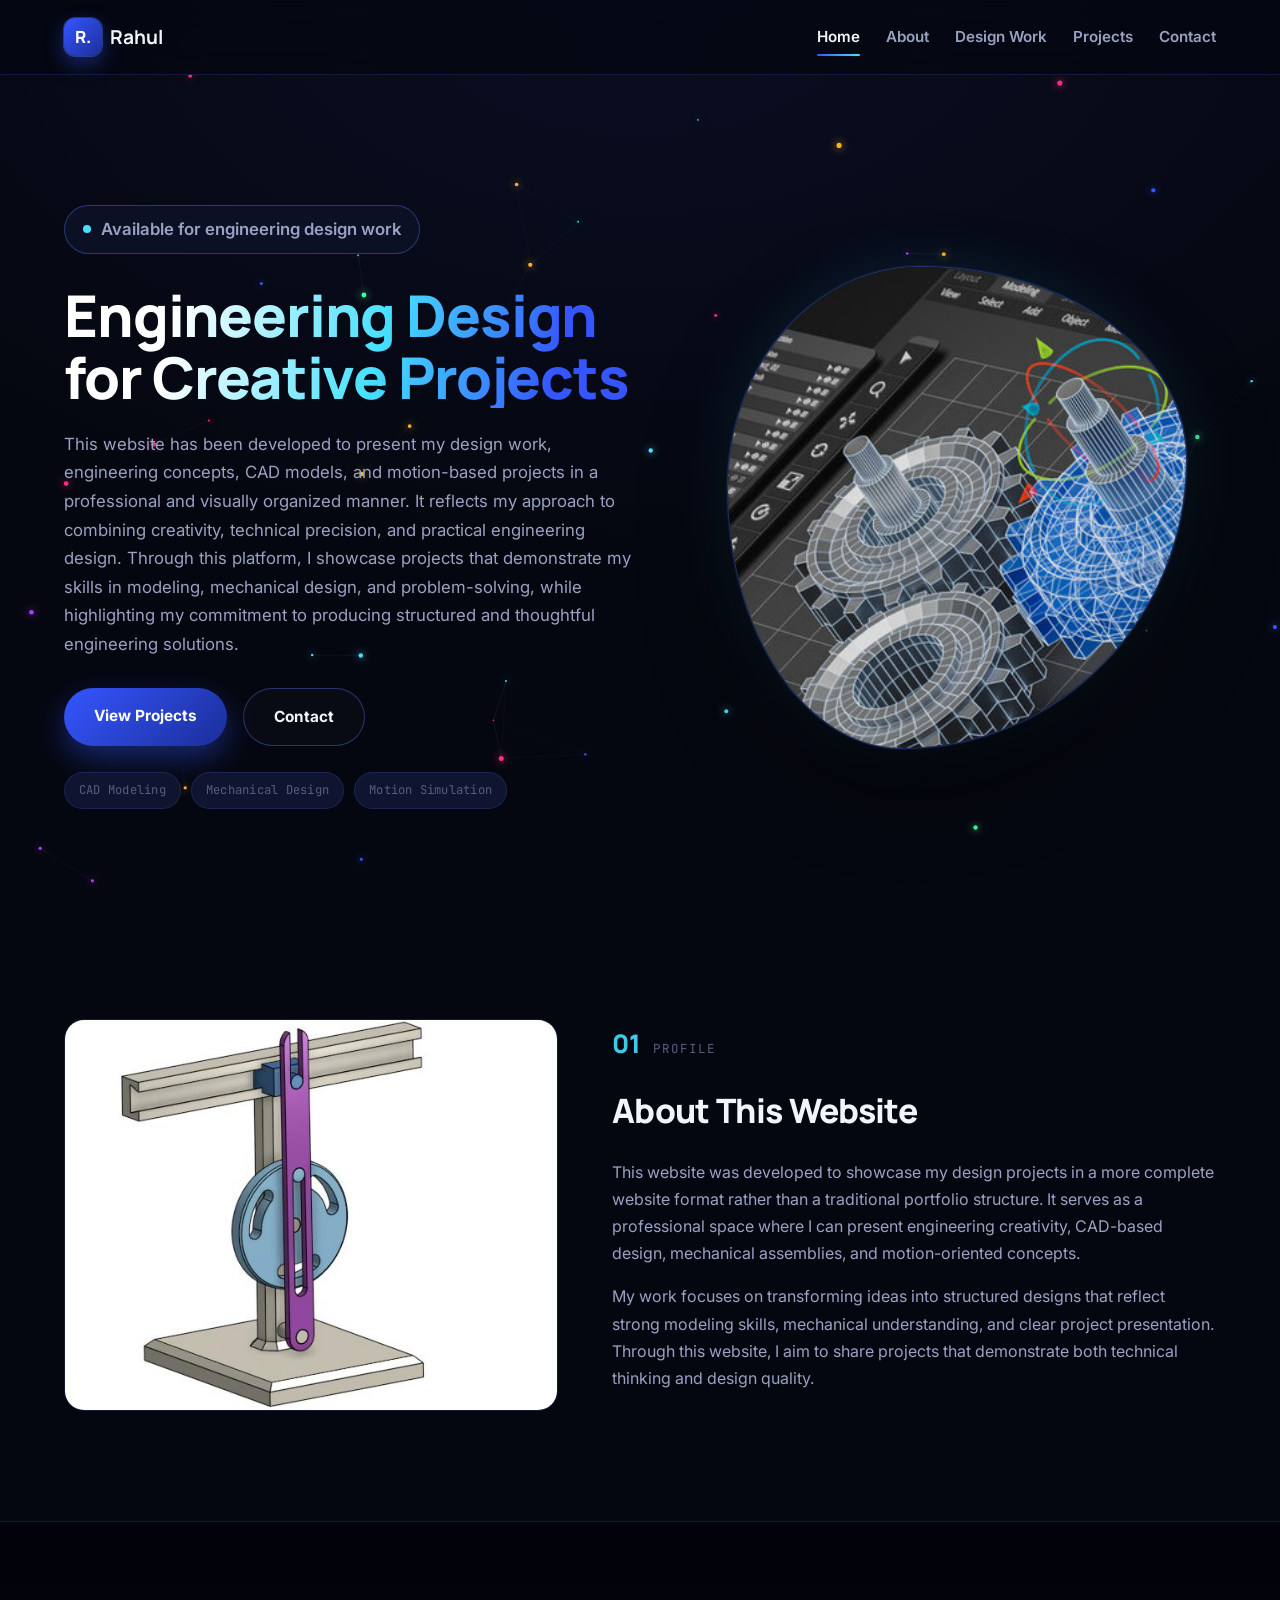
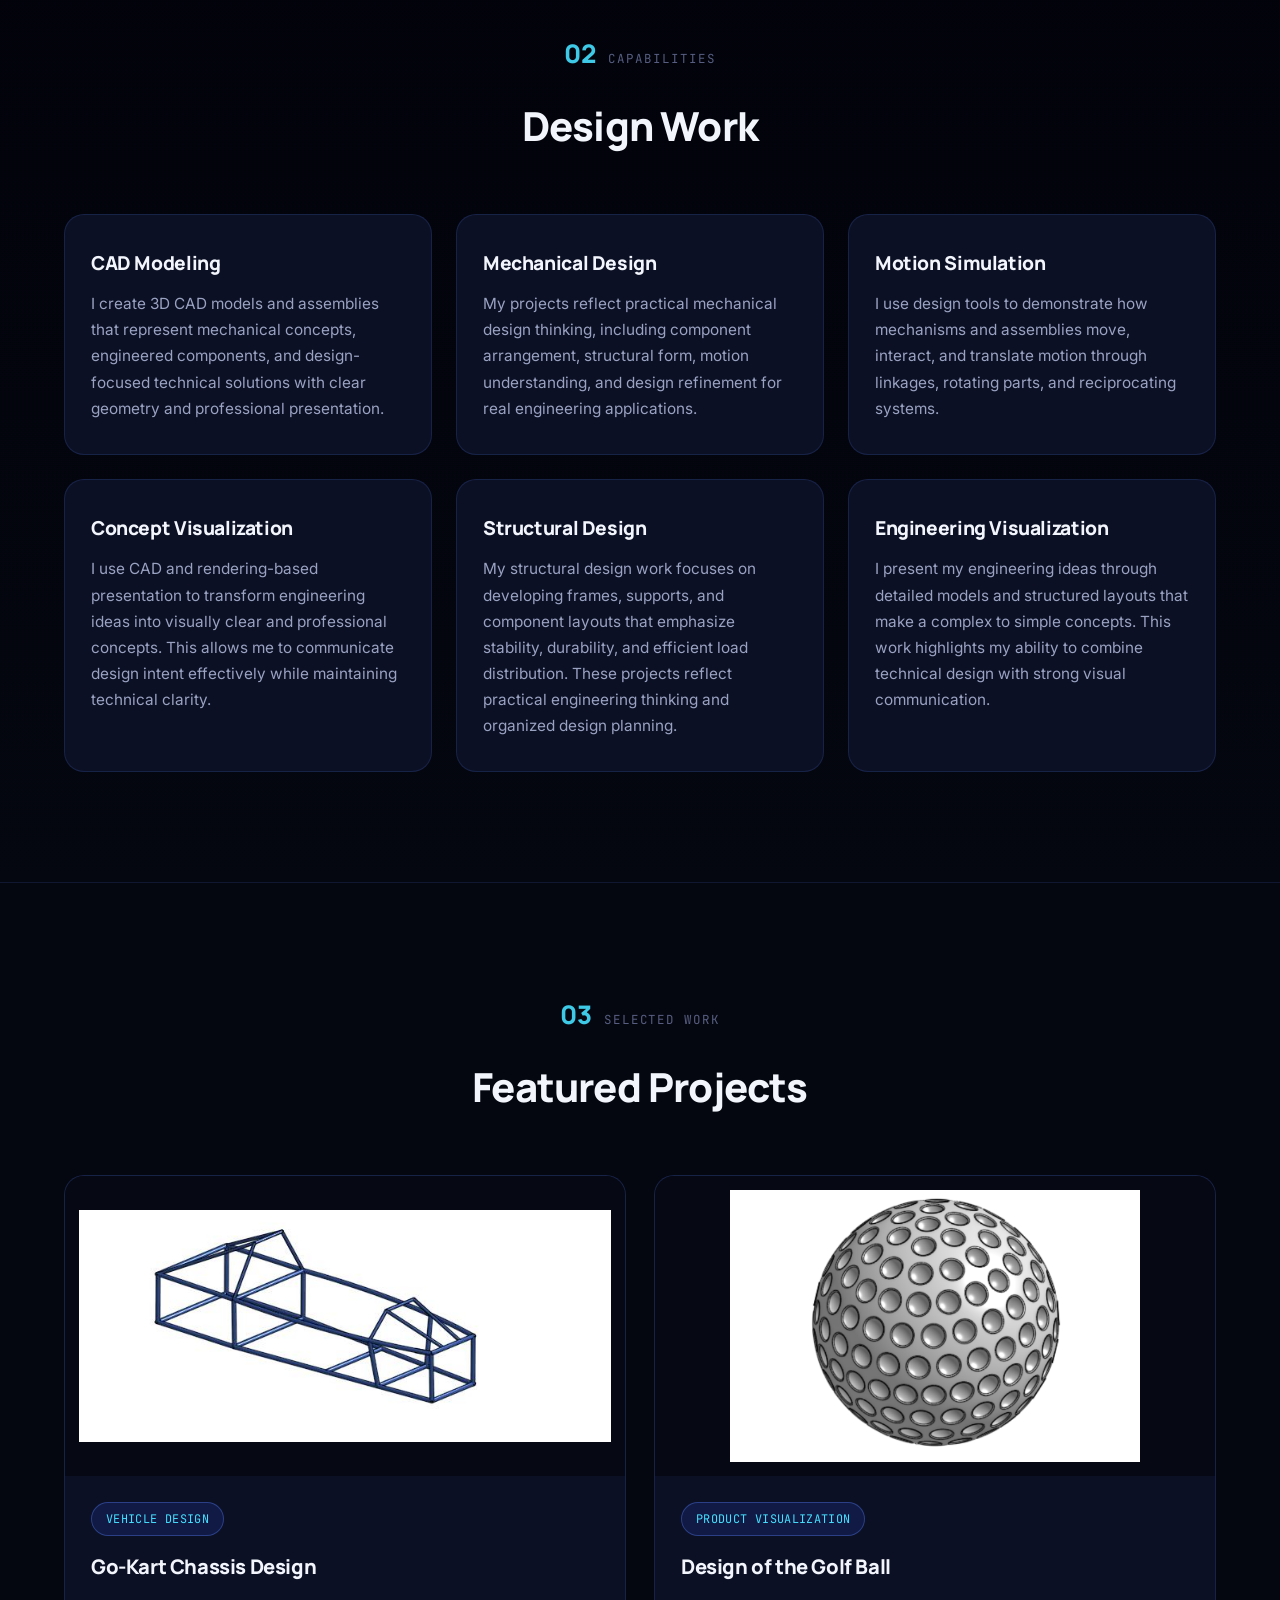
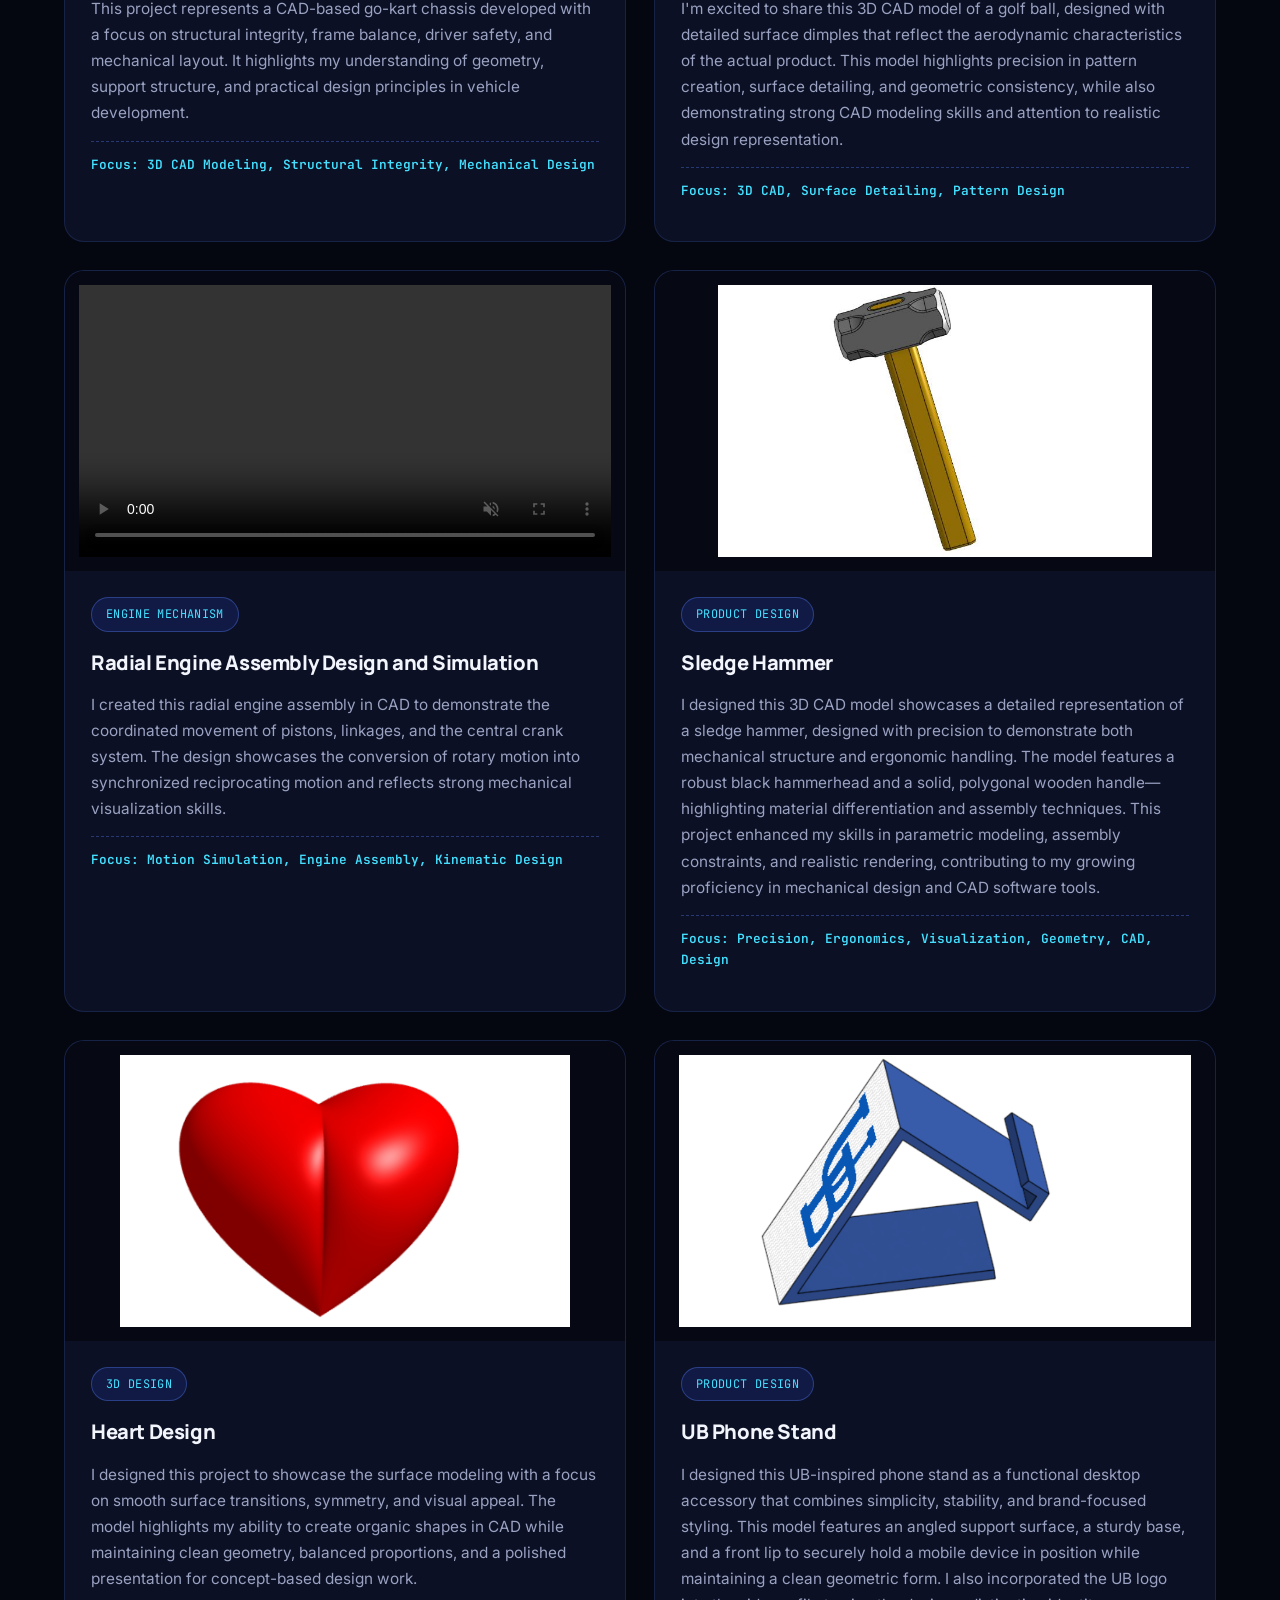
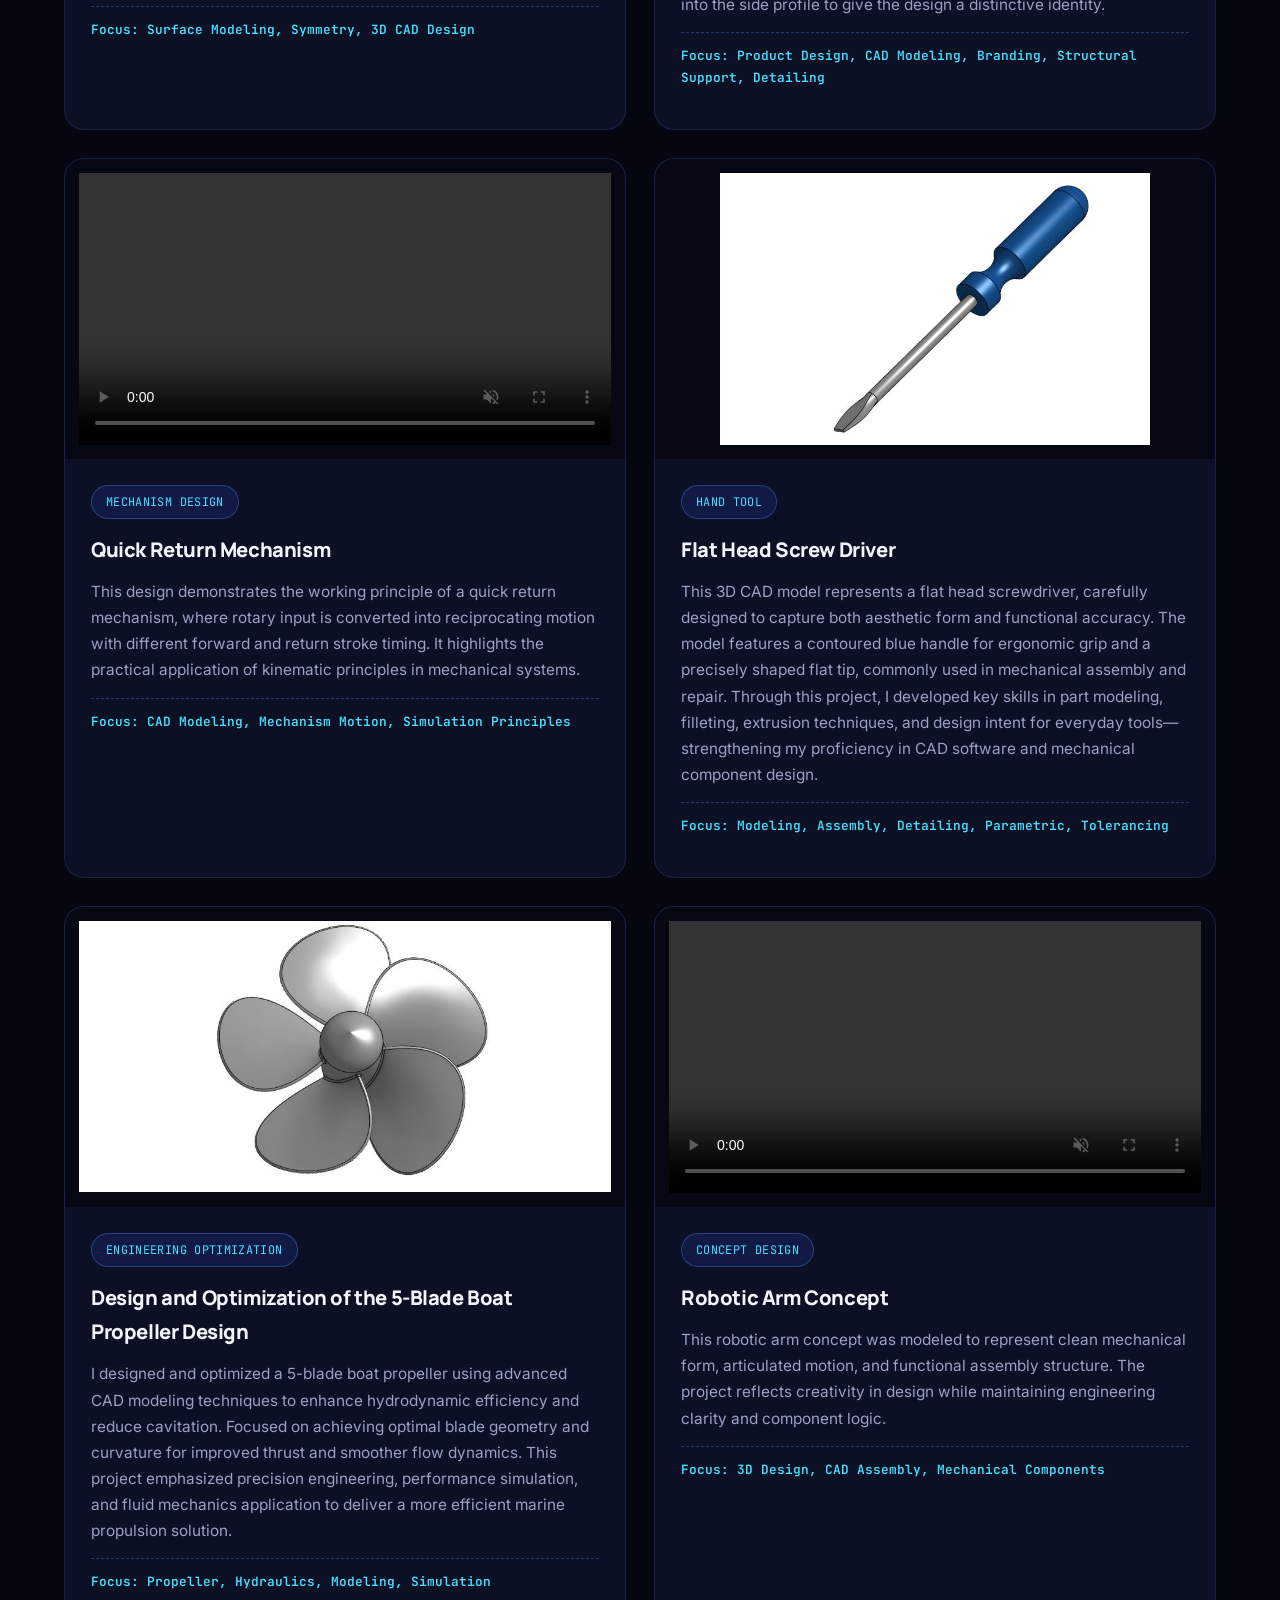
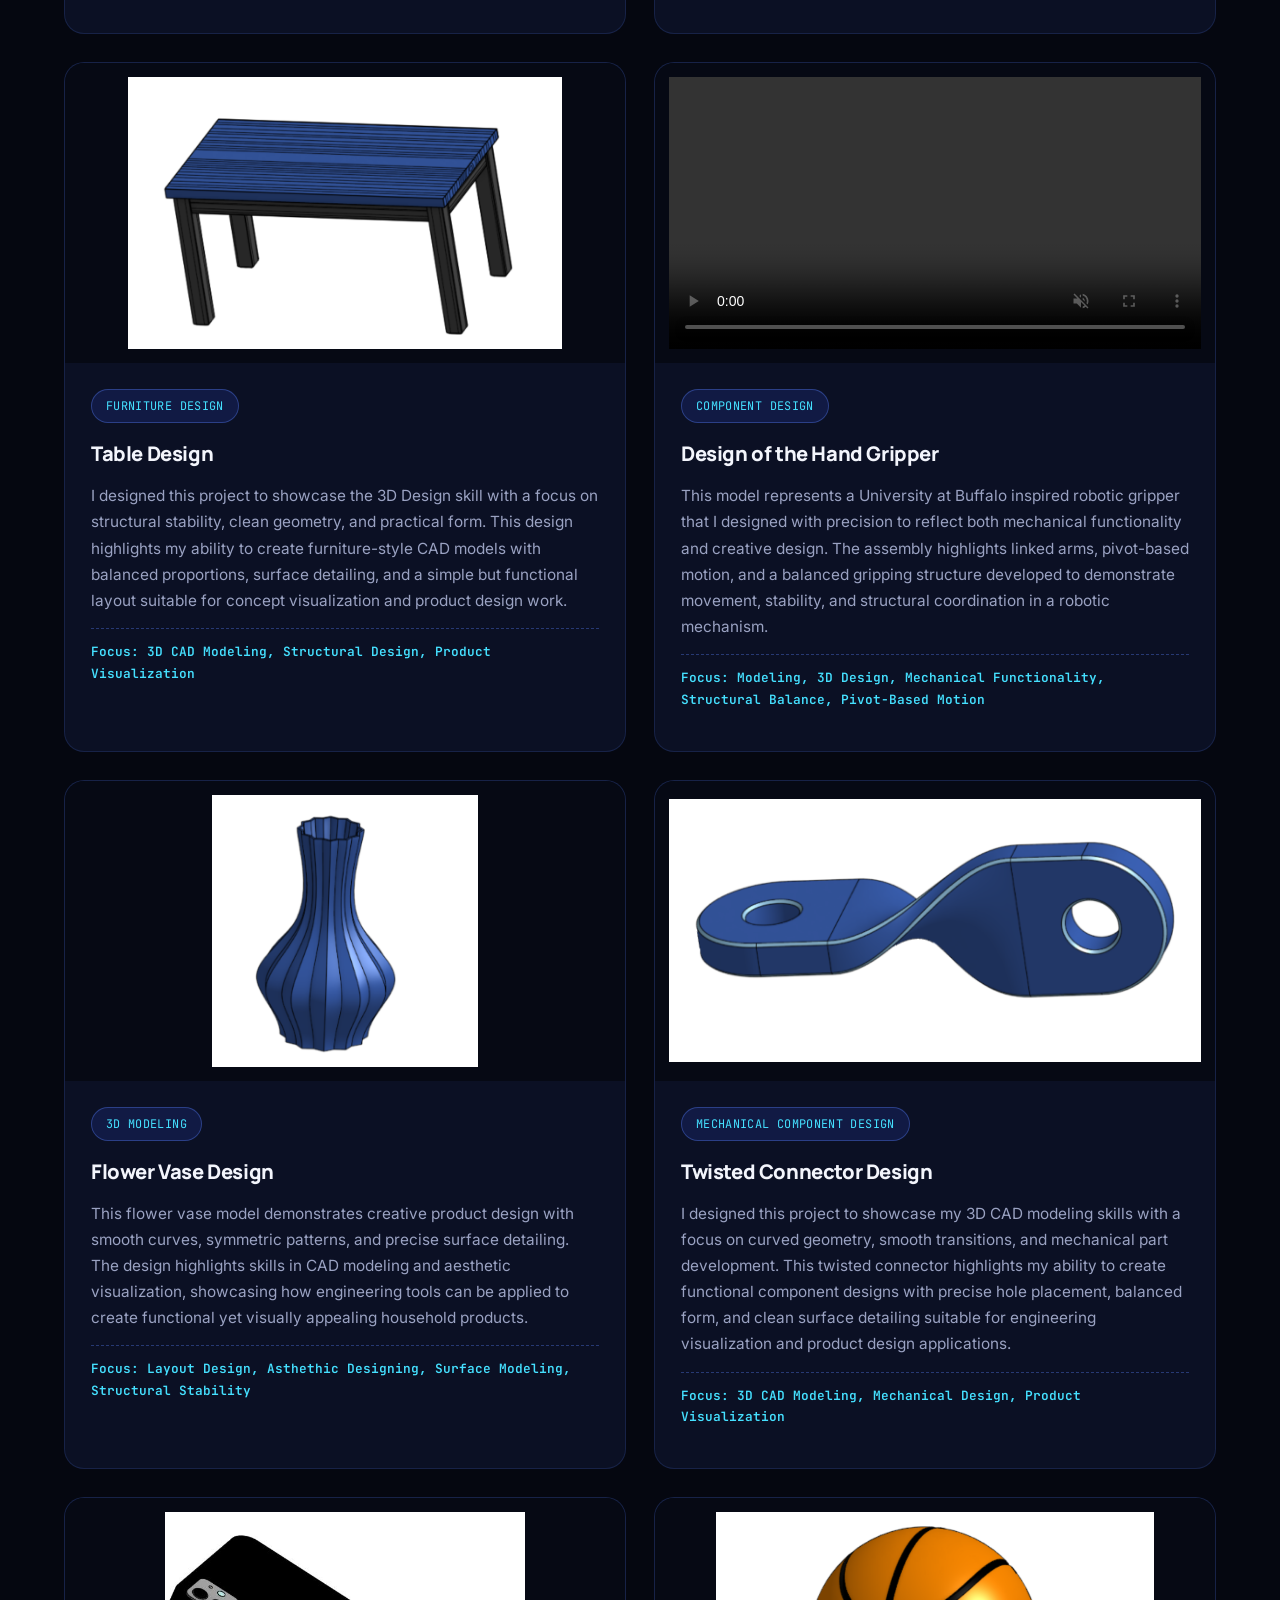
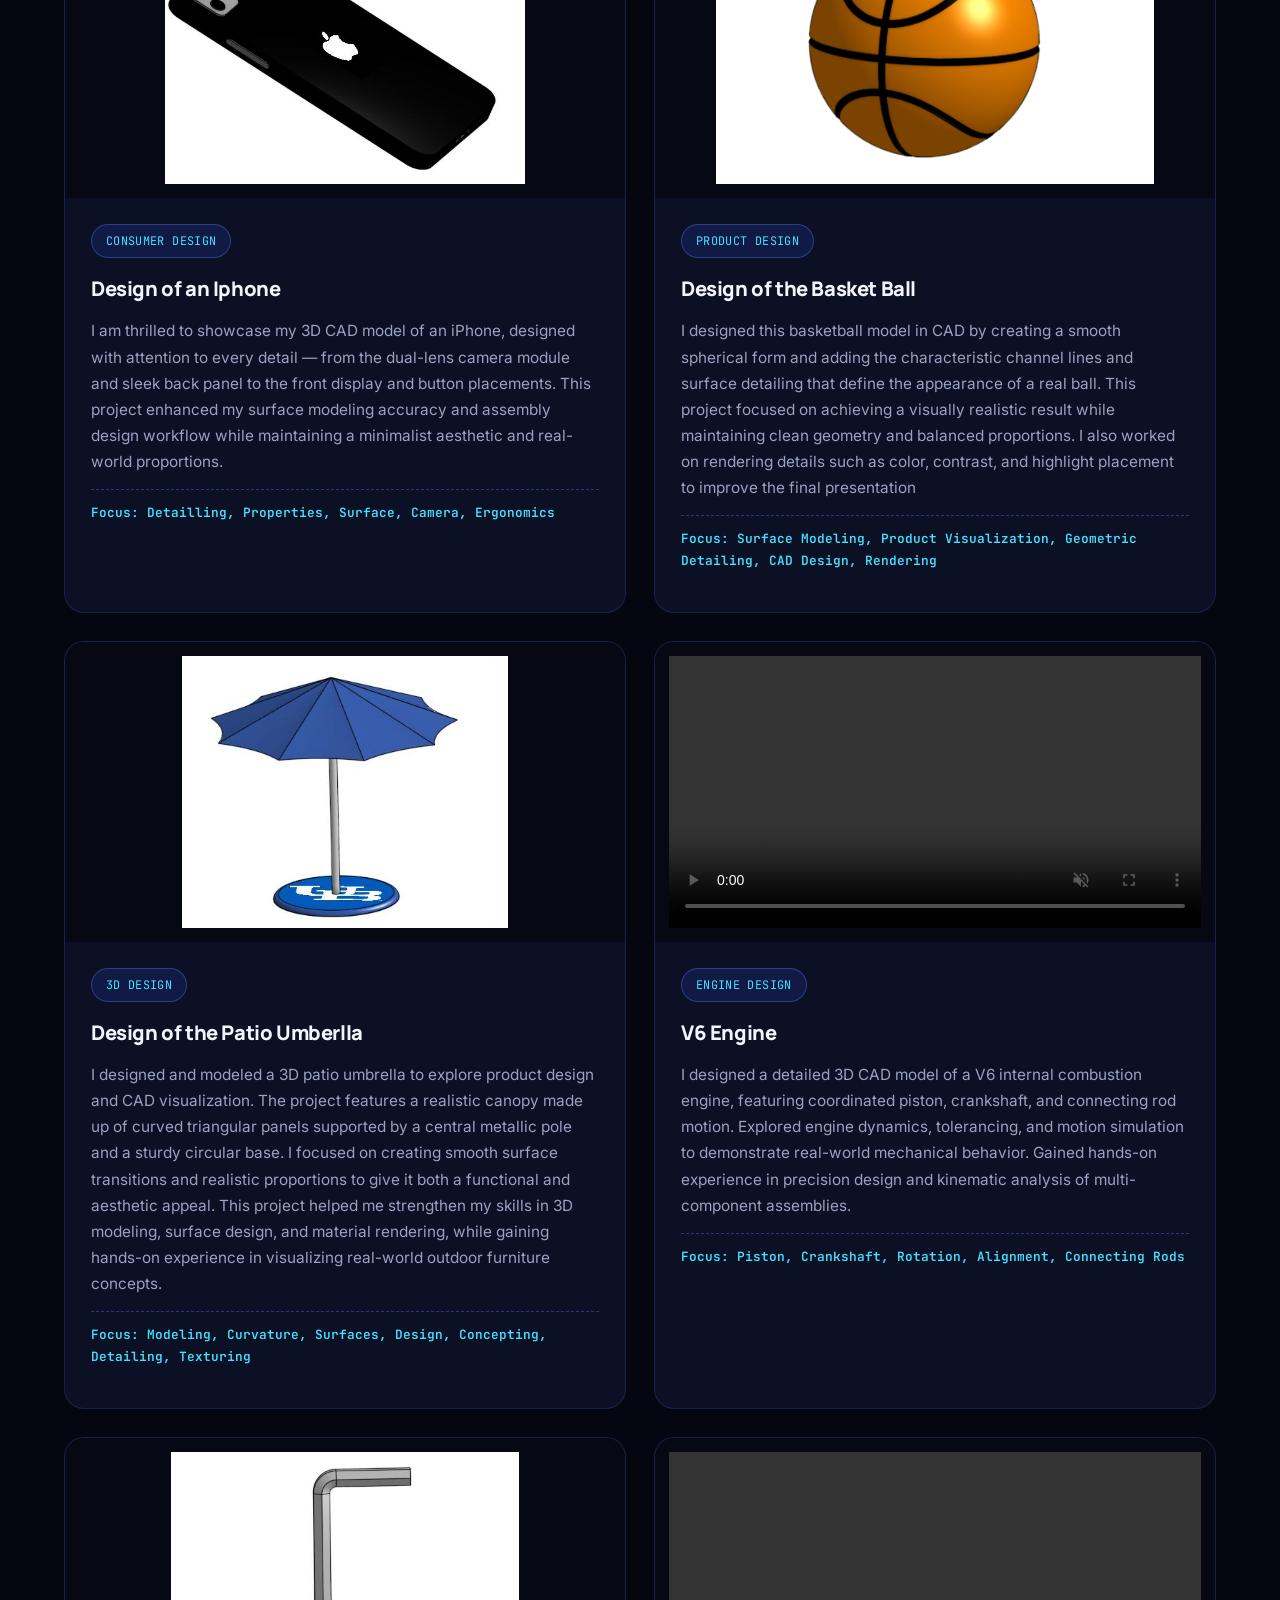
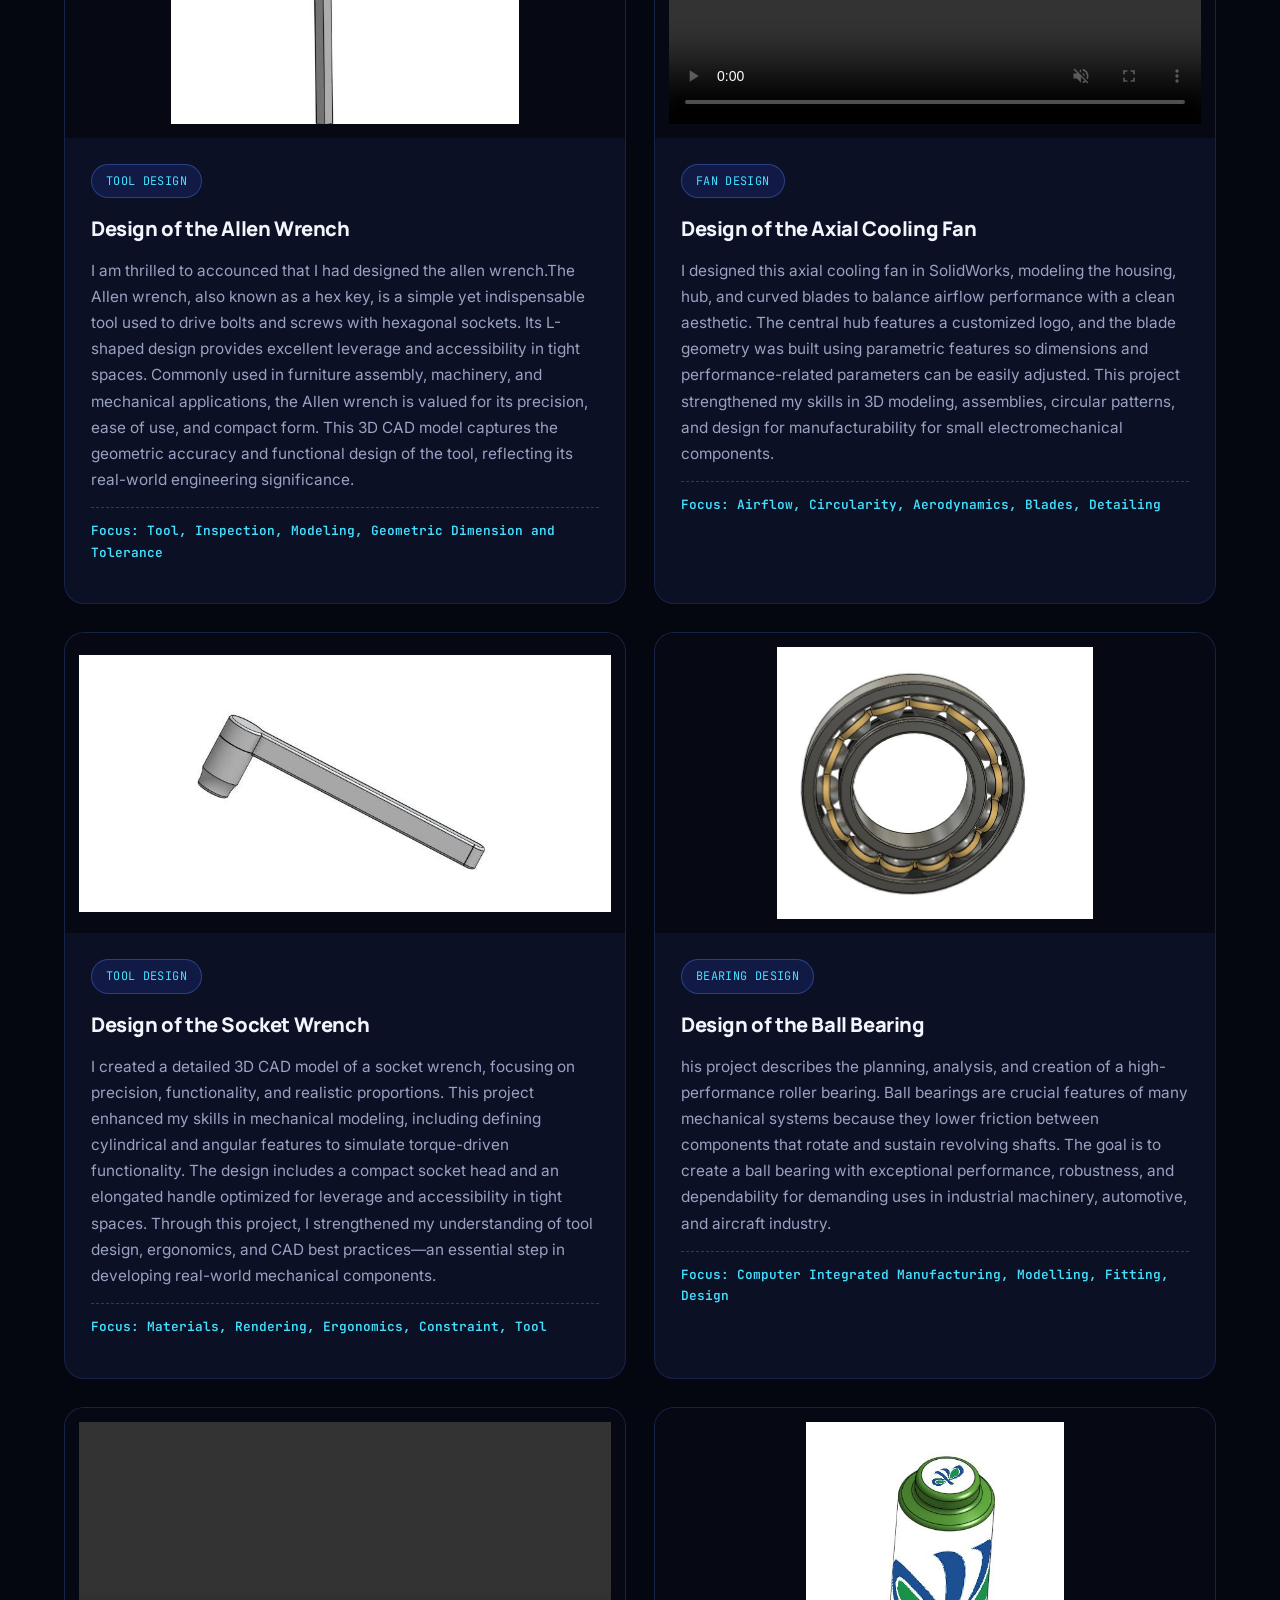
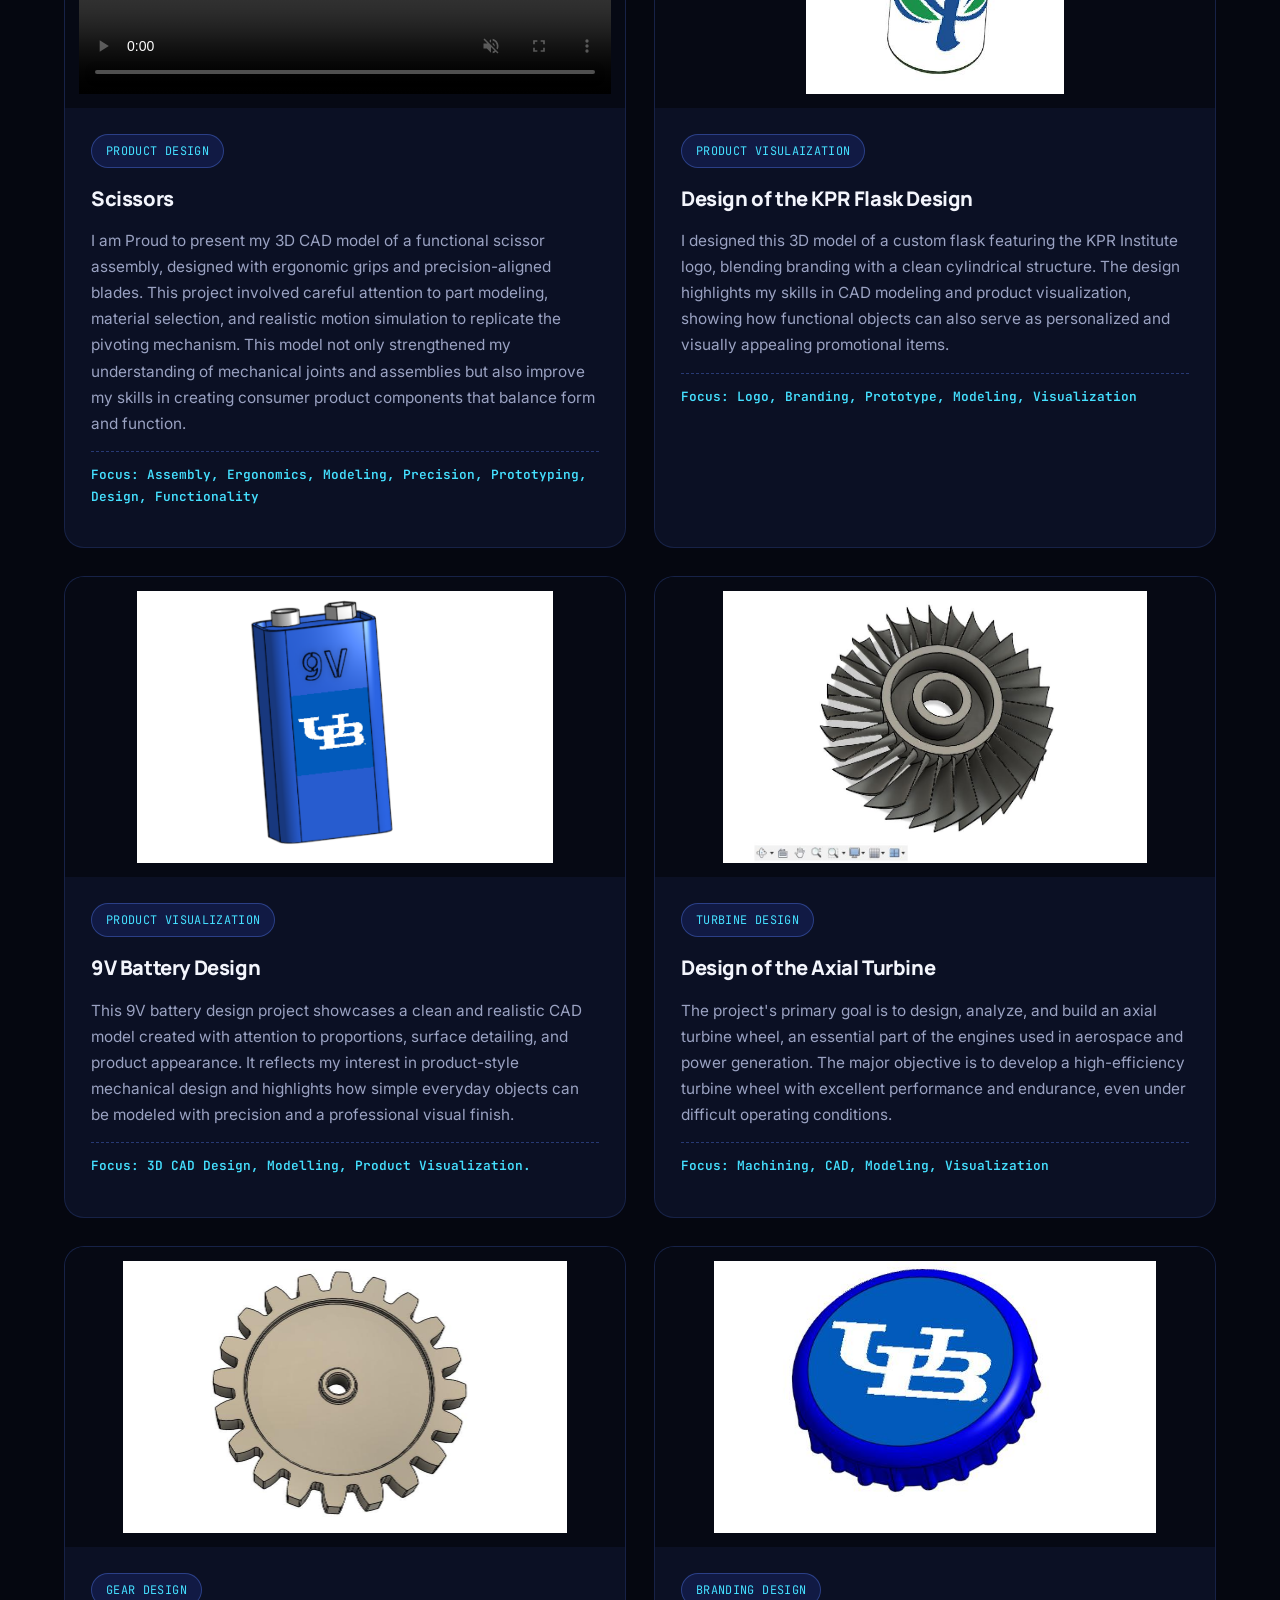
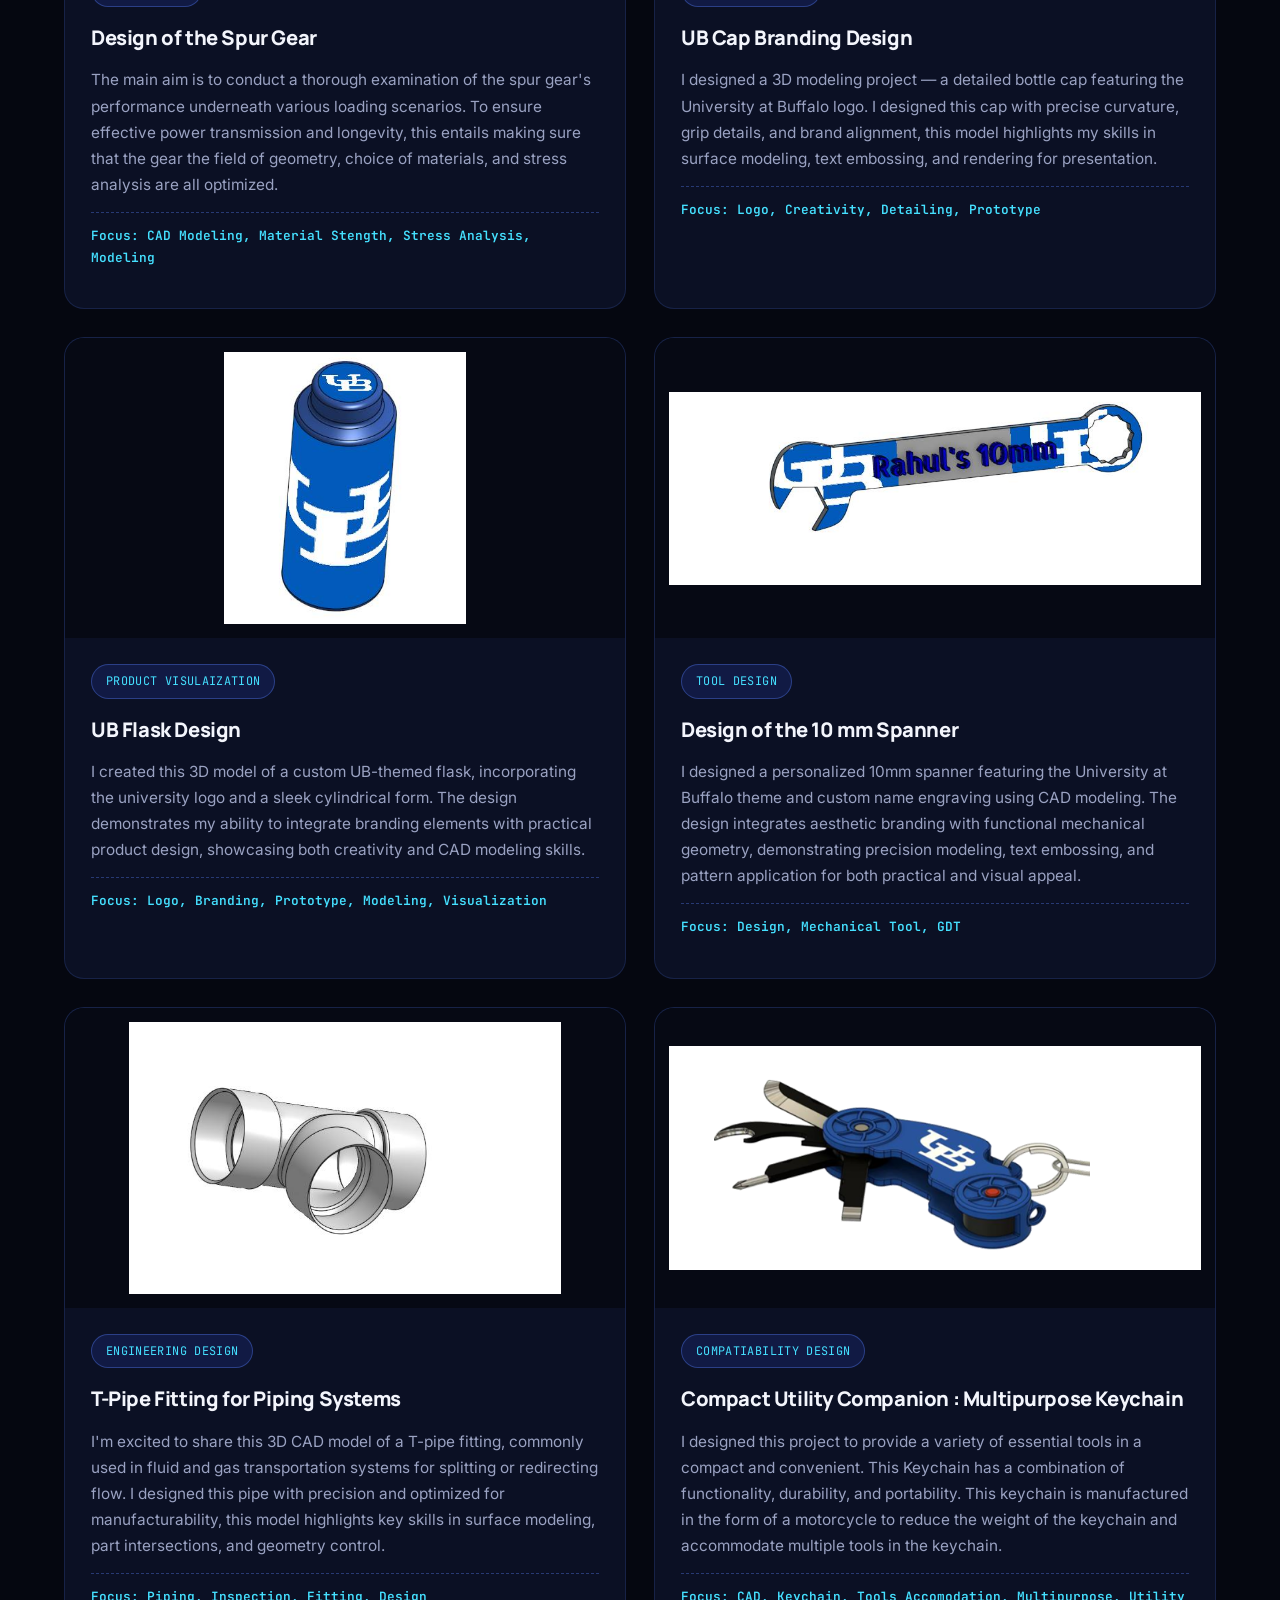
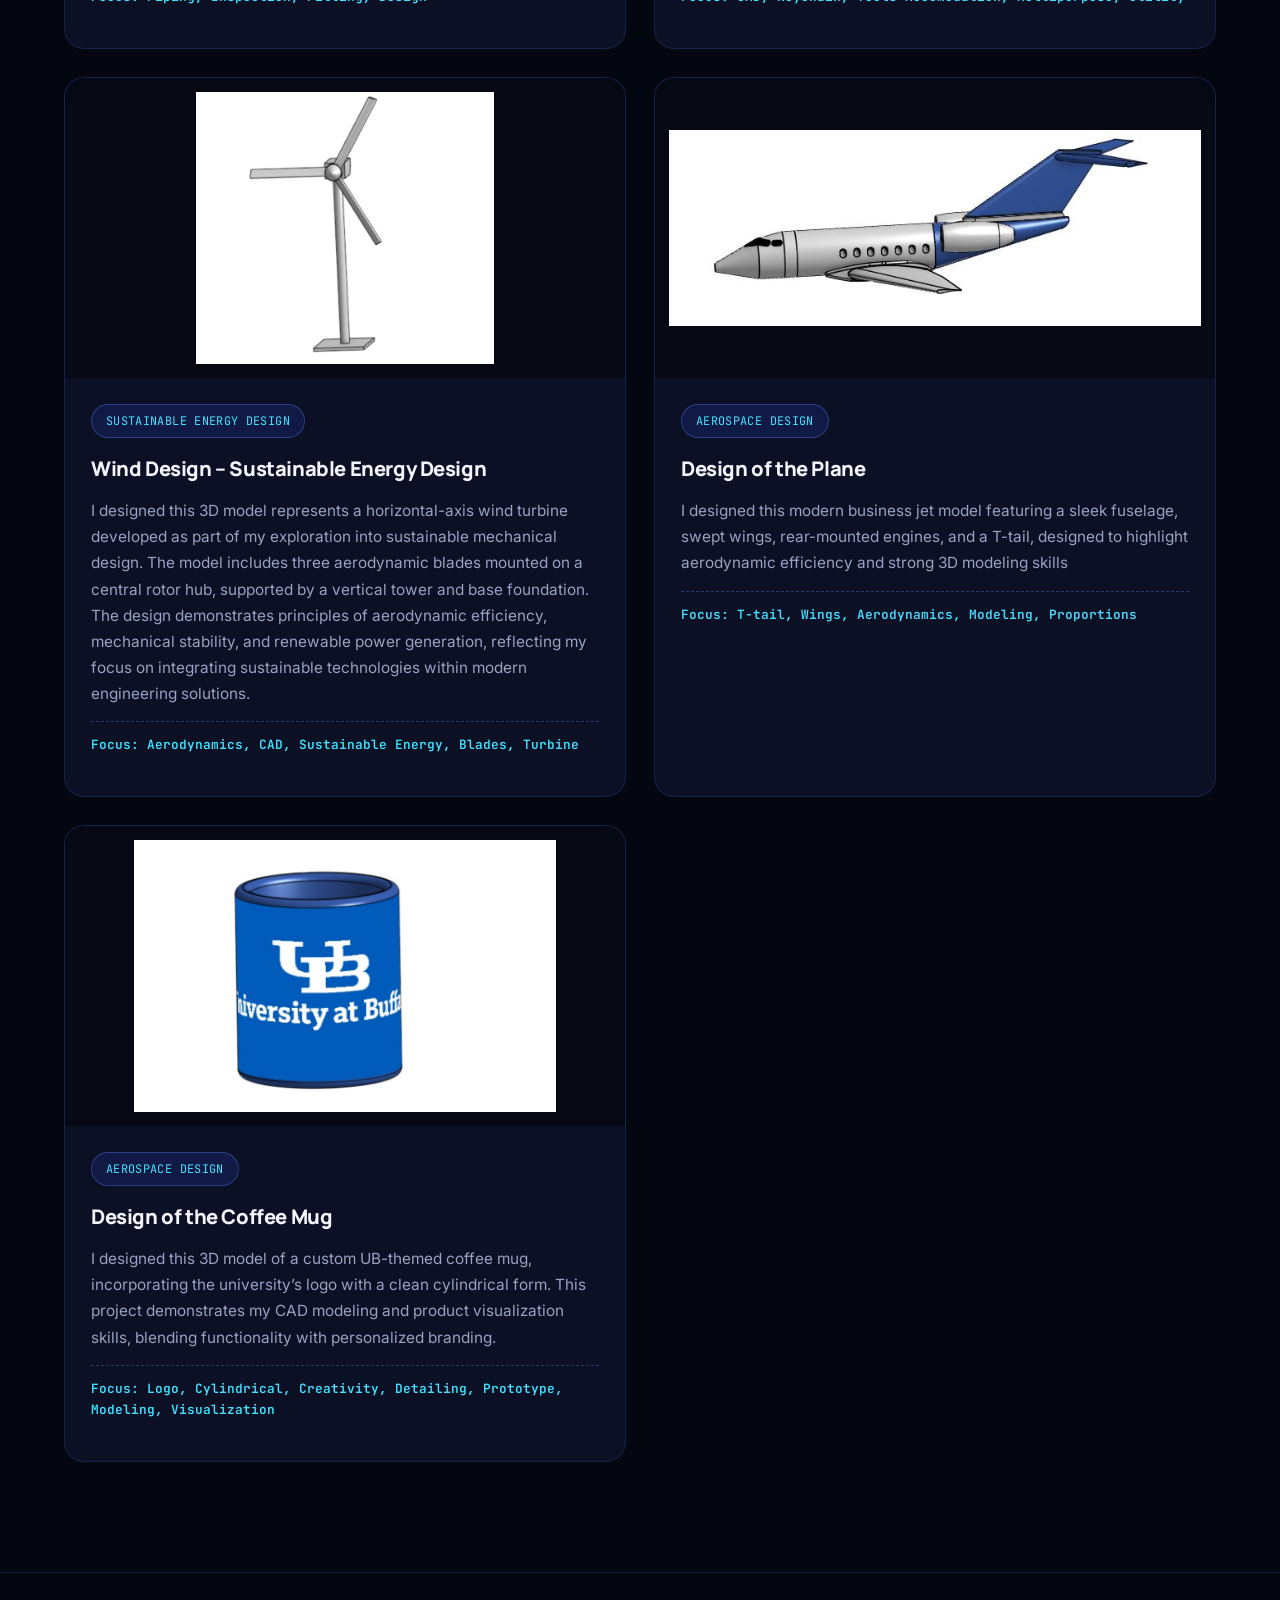
==== index (1).html @ 29c0b2ae "Add files via upload" ====
<!DOCTYPE html>

<html lang="en">
<head>
<meta charset="utf-8"/>
<meta content="width=device-width, initial-scale=1.0" name="viewport"/>
<title>Rahul — Engineering Design | Signal</title>
<meta content="Rahul's engineering design portfolio — CAD modeling, mechanical concepts, motion simulation, and product visualization, presented with a bold neon-lit interactive layout." name="description"/>
<link href="https://fonts.googleapis.com" rel="preconnect"/><link crossorigin="" href="https://fonts.gstatic.com" rel="preconnect"/><link href="https://fonts.googleapis.com/css2?family=Manrope:wght@500;600;700;800&amp;family=Inter:wght@400;500;600&amp;family=JetBrains+Mono:wght@400;500&amp;display=swap" rel="stylesheet"/><link href="style.css" rel="stylesheet"/>
</head>
<body><canvas class="particle-bg" id="particleCanvas"></canvas><div class="scroll-progress" id="scrollProgress"></div>
<!-- Header -->
<header class="header">
<div class="container navbar">
<a class="brand" href="#Home" id="top"><span class="brand-mark">R.</span><span class="brand-name">Rahul</span></a>
<button aria-label="Toggle menu" class="menu-toggle" id="menuToggle">
        ☰
      </button>
<nav class="nav-menu" id="navMenu">
<a class="nav-link" href="#Home">Home</a>
<a class="nav-link" href="#About">About</a>
<a class="nav-link" href="#Design-work">Design Work</a>
<a class="nav-link" href="#Projects">Projects</a>
<a class="nav-link" href="#Contact">Contact</a>
</nav>
</div>
</header>
<!-- Home -->
<section class="hero" id="Home">
<div class="container hero-layout">
<div class="hero-text">
<p class="hero-tag"><span class="pulse-dot"></span><span>Available for engineering design work</span></p>
<h1 class="glow-heading">Engineering Design for Creative Projects</h1>
<p>
          This website has been developed to present my design work, engineering concepts, CAD models, and motion-based projects in a professional and visually organized manner. It reflects my approach to combining creativity, technical precision, and practical engineering design. Through this platform, I showcase projects that demonstrate my skills 
          in modeling, mechanical design, and problem-solving, while highlighting my commitment to producing structured and thoughtful engineering solutions.
        </p>
<div class="hero-buttons">
<a class="btn btn-primary" href="#Projects">View Projects</a>
<a class="btn btn-outline" href="#Contact">Contact</a>
</div><div class="hero-meta"><span class="meta-chip">CAD Modeling</span><span class="meta-chip">Mechanical Design</span><span class="meta-chip">Motion Simulation</span></div>
</div>
<div class="hero-image">

<div class="blob-frame"><img alt="Engineering design website showcase" src="Engineering Product.jpg"/><div class="orbit-ring"></div></div></div>
</div>
</section>
<!-- About -->
<section class="section about-section" id="About">
<div class="container about-layout">
<div class="about-image reveal">

<div class="clip-frame"><img alt="Rahul design and engineering work" src="Quick Return Mechanism.jpeg"/></div></div>
<div class="about-text reveal">
<div class="section-marker reveal"><span class="marker-num">01</span><span class="marker-label">PROFILE</span></div><h2>About This Website</h2>
<p>
          This website was developed to showcase my design projects in a more complete
          website format rather than a traditional portfolio structure. It serves as a
          professional space where I can present engineering creativity, CAD-based design,
          mechanical assemblies, and motion-oriented concepts.
        </p>
<p>
          My work focuses on transforming ideas into structured designs that reflect strong
          modeling skills, mechanical understanding, and clear project presentation. Through
          this website, I aim to share projects that demonstrate both technical thinking and
          design quality.
        </p>
</div>
</div>
</section>
<!-- Design Work -->
<section class="section dark-section" id="Design-work">
<div class="container">
<div class="section-marker reveal"><span class="marker-num">02</span><span class="marker-label">CAPABILITIES</span></div><h2 class="section-title reveal">Design Work</h2>
<div class="design-grid">
<div class="design-card reveal glow-card">
<h3 class="glow-text">CAD Modeling</h3>
<p class="glow-content">
            I create 3D CAD models and assemblies that represent mechanical concepts,
            engineered components, and design-focused technical solutions with clear
            geometry and professional presentation.
          </p>
</div>
<div class="design-card reveal glow-card">
<h3 class="glow-text">Mechanical Design</h3>
<p class="glow-content">
            My projects reflect practical mechanical design thinking, including component
            arrangement, structural form, motion understanding, and design refinement for
            real engineering applications.
          </p>
</div>
<div class="design-card reveal glow-card">
<h3 class="glow-text">Motion Simulation</h3>
<p class="glow-content">
            I use design tools to demonstrate how mechanisms and assemblies move, interact,
            and translate motion through linkages, rotating parts, and reciprocating systems.
          </p>
</div>
<div class="design-card reveal glow-card">
<h3 class="glow-text">Concept Visualization</h3>
<p class="glow-content">
            I use CAD and rendering-based presentation to transform engineering ideas into
            visually clear and professional concepts. This allows me to communicate design
             intent effectively while maintaining technical clarity.
         </p>
</div>
<div class="design-card reveal glow-card">
<h3 class="glow-text">Structural Design</h3>
<p class="glow-content">
           My structural design work focuses on developing frames, supports, and component
           layouts that emphasize stability, durability, and efficient load distribution.
           These projects reflect practical engineering thinking and organized design planning.
         </p>
</div>
<div class="design-card reveal glow-card">
<h3 class="glow-text">Engineering Visualization</h3>
<p class="glow-content">
          I present my engineering ideas through detailed models and structured layouts that
          make a complex to simple concepts. This work highlights my ability to combine technical design with strong visual communication.
        </p>
</div>
</div>
</div>
</section>
<!-- Projects -->
<section class="section projects-section" id="Projects">
<div class="container">
<div class="section-marker reveal"><span class="marker-num">03</span><span class="marker-label">SELECTED WORK</span></div><h2 class="section-title dark-title reveal">Featured Projects</h2>
<div class="projects-grid">
<article class="project-card reveal glow-card"><div class="media-wrap"><img alt="Go kart chassis CAD design" class="project-media" src="Go Kart Chassis Design.jpeg"/></div>

<div class="project-content glow-content">
<span class="project-type">Vehicle Design</span>
<h3 class="glow-text">Go-Kart Chassis Design</h3>
<p>
              This project represents a CAD-based go-kart chassis developed with a focus on
              structural integrity, frame balance, driver safety, and mechanical layout. It
              highlights my understanding of geometry, support structure, and practical design
              principles in vehicle development.
            </p>
<p class="project-focus">
              Focus: 3D CAD Modeling, Structural Integrity, Mechanical Design
            </p>
</div>
</article>
<article class="project-card reveal glow-card"><div class="media-wrap"><img alt="Golf Ball" class="project-media" src="Design of the golf ball.png"/></div>

<div class="project-content glow-content">
<span class="project-type">Product Visualization</span>
<h3 class="glow-text">Design of the Golf Ball</h3>
<p>
              I'm excited to share this 3D CAD model of a golf ball, designed with detailed surface dimples that reflect the aerodynamic characteristics of the actual product. 
              This model highlights precision in pattern creation, surface detailing, and geometric consistency, while also demonstrating strong CAD modeling skills and attention to realistic design representation.
            </p>
<p class="project-focus">
              Focus: 3D CAD, Surface Detailing, Pattern Design
            </p>
</div>
</article>
<article class="project-card reveal glow-card"><div class="media-wrap"><video autoplay="" playsinline="" webkit-playsinline="" class="project-media" controls="" loop="" muted="" preload="metadata">
<source src="Video 7.mp4" type="video/mp4"/>
</video></div>

<div class="project-content glow-content">
<span class="project-type">Engine Mechanism</span>
<h3 class="glow-text">Radial Engine Assembly Design and Simulation</h3>
<p>
              I created this radial engine assembly in CAD to demonstrate the coordinated
              movement of pistons, linkages, and the central crank system. The design
              showcases the conversion of rotary motion into synchronized reciprocating
              motion and reflects strong mechanical visualization skills.
            </p>
<p class="project-focus">
              Focus: Motion Simulation, Engine Assembly, Kinematic Design
            </p>
</div>
</article>
<article class="project-card reveal glow-card"><div class="media-wrap"><img alt="Sledge Hammer" class="project-media" src="Sledge Hammer.jpeg"/></div>

<div class="project-content glow-content">
<span class="project-type">Product Design</span>
<h3 class="glow-text">Sledge Hammer</h3>
<p>
              I designed this 3D CAD model showcases a detailed representation of a sledge hammer, designed with precision to demonstrate both mechanical structure and ergonomic handling. The model features a robust black hammerhead and a solid, polygonal wooden handle—highlighting material differentiation and assembly techniques. This project enhanced my skills in parametric modeling, assembly constraints, and realistic rendering, 
               contributing to my growing proficiency in mechanical design and CAD software tools.
            </p>
<p class="project-focus">
              Focus: Precision, Ergonomics, Visualization, Geometry, CAD, Design
            </p>
</div>
</article>
<article class="project-card reveal glow-card"><div class="media-wrap"><img alt="3D heart CAD design" class="project-media" src="Heart Design.png"/></div>

<div class="project-content glow-content">
<span class="project-type">3D Design</span>
<h3 class="glow-text">Heart Design</h3>
<p>
          I designed this project to showcase the surface modeling with a focus on smooth surface
          transitions, symmetry, and visual appeal. The model highlights my ability to create
          organic shapes in CAD while maintaining clean geometry, balanced proportions, and a
          polished presentation for concept-based design work.
          </p>
<p class="project-focus">
          Focus: Surface Modeling, Symmetry, 3D CAD Design
         </p>
</div>
</article>
<article class="project-card reveal glow-card"><div class="media-wrap"><img alt="UB Phone Stand" class="project-media" src="Ub Phone Stand.png"/></div>

<div class="project-content glow-content">
<span class="project-type">Product Design</span>
<h3 class="glow-text">UB Phone Stand</h3>
<p>
              I designed this UB-inspired phone stand as a functional desktop accessory that combines simplicity, stability, and brand-focused styling. This model features an angled support surface, a sturdy base, and a front lip to securely hold a mobile device in position while maintaining a clean geometric form. 
              I also incorporated the UB logo into the side profile to give the design a distinctive identity.
            </p>
<p class="project-focus">
              Focus: Product Design, CAD Modeling, Branding, Structural Support, Detailing
            </p>
</div>
</article>
<article class="project-card reveal glow-card"><div class="media-wrap"><video autoplay="" playsinline="" webkit-playsinline="" class="project-media" controls="" loop="" muted="" preload="metadata">
<source src="Video 4.mp4" type="video/mp4">
</source></video></div>

<div class="project-content glow-content">
<span class="project-type">Mechanism Design</span>
<h3 class="glow-text">Quick Return Mechanism</h3>
<p>
              This design demonstrates the working principle of a quick return mechanism,
              where rotary input is converted into reciprocating motion with different
              forward and return stroke timing. It highlights the practical application of
              kinematic principles in mechanical systems.
            </p>
<p class="project-focus">
              Focus: CAD Modeling, Mechanism Motion, Simulation Principles
            </p>
</div>
</article>
<article class="project-card reveal glow-card"><div class="media-wrap"><img alt="Flat Head Screw Driver" class="project-media" src="Flat Head Screw Driver.jpeg"/></div>

<div class="project-content glow-content">
<span class="project-type">Hand Tool</span>
<h3 class="glow-text">Flat Head Screw Driver</h3>
<p>
               This 3D CAD model represents a flat head screwdriver, carefully designed to capture both aesthetic form and functional accuracy. The model features a contoured blue handle for ergonomic grip and a precisely shaped flat tip, commonly used in mechanical assembly and repair. Through this project, I developed key skills in part modeling, filleting, extrusion techniques, 
               and design intent for everyday tools—strengthening my proficiency in CAD software and mechanical component design.
            </p>
<p class="project-focus">
              Focus: Modeling, Assembly, Detailing, Parametric, Tolerancing
            </p>
</div>
</article>
<article class="project-card reveal glow-card"><div class="media-wrap"><img alt="Five blade Boat Propeller" class="project-media" src="Five Blade Boat Propeller.jpeg"/></div>

<div class="project-content glow-content">
<span class="project-type">Engineering Optimization</span>
<h3 class="glow-text">Design and Optimization of the 5-Blade Boat Propeller Design</h3>
<p>
              I designed and optimized a 5-blade boat propeller using advanced CAD modeling techniques to enhance hydrodynamic efficiency and reduce cavitation. Focused on achieving optimal blade geometry and curvature for improved thrust and smoother flow dynamics. This project emphasized precision engineering, performance simulation, 
              and fluid mechanics application to deliver a more efficient marine propulsion solution.
            </p>
<p class="project-focus">
              Focus: Propeller, Hydraulics, Modeling, Simulation
            </p>
</div>
</article>
<article class="project-card reveal glow-card"><div class="media-wrap"><video autoplay="" playsinline="" webkit-playsinline="" class="project-media" controls="" loop="" muted="" preload="metadata">
<source src="Video 5.mp4" type="video/mp4"/>
</video></div>

<div class="project-content glow-content">
<span class="project-type">Concept Design</span>
<h3 class="glow-text">Robotic Arm Concept</h3>
<p>
              This robotic arm concept was modeled to represent clean mechanical form,
              articulated motion, and functional assembly structure. The project reflects
              creativity in design while maintaining engineering clarity and component logic.
            </p>
<p class="project-focus">
              Focus: 3D Design, CAD Assembly, Mechanical Components
            </p>
</div>
</article>
<article class="project-card reveal glow-card"><div class="media-wrap"><img alt="3D table CAD design" class="project-media" src="Table Design.png"/></div>

<div class="project-content glow-content">
<span class="project-type">Furniture Design</span>
<h3 class="glow-text">Table Design</h3>
<p>
          I designed this project to showcase the 3D Design skill with a focus on structural
          stability, clean geometry, and practical form. This design highlights my ability to
          create furniture-style CAD models with balanced proportions, surface detailing, and
          a simple but functional layout suitable for concept visualization and product design work.
         </p>
<p class="project-focus">
           Focus: 3D CAD Modeling, Structural Design, Product Visualization
         </p>
</div>
</article>
<article class="project-card reveal glow-card"><div class="media-wrap"><video autoplay="" playsinline="" webkit-playsinline="" class="project-media" controls="" loop="" muted="" preload="metadata">
<source src="Video 1.mp4" type="video/mp4"/>
</video></div>

<div class="project-content glow-content">
<span class="project-type">Component Design</span>
<h3 class="glow-text">Design of the Hand Gripper</h3>
<p>
              This model represents a University at Buffalo inspired robotic gripper that I designed with precision to reflect both mechanical functionality and creative design. 
              The assembly highlights linked arms, pivot-based motion, and a balanced gripping structure developed to demonstrate movement, stability, and structural coordination in a robotic mechanism.
            </p>
<p class="project-focus">
              Focus: Modeling, 3D Design, Mechanical Functionality, Structural Balance, Pivot-Based Motion 
            </p>
</div>
</article>
<article class="project-card reveal glow-card"><div class="media-wrap"><img alt="Flower Vase Design" class="project-media" src="Flower Vase Design.png"/></div>

<div class="project-content glow-content">
<span class="project-type">3D Modeling</span>
<h3 class="glow-text">Flower Vase Design</h3>
<p>
               This flower vase model demonstrates creative product design with smooth curves, symmetric patterns, and precise surface detailing. 
               The design highlights skills in CAD modeling and aesthetic visualization, showcasing how engineering tools can be applied to create functional yet visually appealing household products.
            </p>
<p class="project-focus">
              Focus: Layout Design, Asthethic Designing, Surface Modeling, Structural Stability
            </p>
</div>
</article>
<article class="project-card reveal glow-card"><div class="media-wrap"><img alt="3D twisted connector CAD design" class="project-media" src="Twisted Connectors.png"/></div>

<div class="project-content glow-content">
<span class="project-type">Mechanical Component Design</span>
<h3 class="glow-text">Twisted Connector Design</h3>
<p>
              I designed this project to showcase my 3D CAD modeling skills with a focus on curved geometry,
              smooth transitions, and mechanical part development. This twisted connector highlights my ability
              to create functional component designs with precise hole placement, balanced form, and clean surface
              detailing suitable for engineering visualization and product design applications.
           </p>
<p class="project-focus">
        Focus: 3D CAD Modeling, Mechanical Design, Product Visualization
        </p>
</div>
</article>
<article class="project-card reveal glow-card"><div class="media-wrap"><img alt="Iphone" class="project-media" src="Iphone back side.jpeg"/></div>

<div class="project-content glow-content">
<span class="project-type">Consumer Design</span>
<h3 class="glow-text">Design of an Iphone</h3>
<p>
             I am thrilled to showcase my 3D CAD model of an iPhone, designed with attention to every detail — from the dual-lens camera module and sleek back panel to the front display 
             and button placements. This project enhanced my surface modeling accuracy and assembly design workflow while maintaining a minimalist aesthetic and real-world proportions.
            </p>
<p class="project-focus">
              Focus: Detailling, Properties, Surface, Camera, Ergonomics
            </p>
</div>
</article>
<article class="project-card reveal glow-card"><div class="media-wrap"><img alt="Bakset Ball" class="project-media" src="Basket Ball.png"/></div>

<div class="project-content glow-content">
<span class="project-type">Product Design</span>
<h3 class="glow-text">Design of the Basket Ball</h3>
<p>
               I designed this basketball model in CAD by creating a smooth spherical form and adding the characteristic channel lines and surface detailing that define the appearance of a real ball. This project focused on achieving a visually realistic result while maintaining clean geometry and balanced proportions. 
               I also worked on rendering details such as color, contrast, and highlight placement to improve the final presentation
            </p>
<p class="project-focus">
              Focus: Surface Modeling, Product Visualization, Geometric Detailing, CAD Design, Rendering
            </p>
</div>
</article>
<article class="project-card reveal glow-card"><div class="media-wrap"><img alt="Patio Umberlla" class="project-media" src="Patio Umberlla.jpeg"/></div>

<div class="project-content glow-content">
<span class="project-type">3D Design</span>
<h3 class="glow-text">Design of the Patio Umberlla</h3>
<p>
              I designed and modeled a 3D patio umbrella to explore product design and CAD visualization. The project features a realistic canopy made up of curved triangular panels supported by a central metallic pole and a sturdy circular base. I focused on creating smooth surface transitions and realistic proportions to give it both a functional and aesthetic appeal. This project helped me strengthen my skills in 3D modeling, surface design, and material rendering, 
              while gaining hands-on experience in visualizing real-world outdoor furniture concepts.
            </p>
<p class="project-focus">
              Focus: Modeling, Curvature, Surfaces, Design, Concepting, Detailing, Texturing
            </p>
</div>
</article>
<article class="project-card reveal glow-card"><div class="media-wrap"><video autoplay="" playsinline="" webkit-playsinline="" class="project-media" controls="" loop="" muted="" preload="metadata">
<source src="Video 2.mp4" type="video/mp4"/>
</video></div>

<div class="project-content glow-content">
<span class="project-type">Engine Design</span>
<h3 class="glow-text">V6 Engine</h3>
<p>
               I designed a detailed 3D CAD model of a V6 internal combustion engine, featuring coordinated piston, crankshaft, and connecting rod motion. 
              Explored engine dynamics, tolerancing, and motion simulation to demonstrate real-world mechanical behavior. Gained hands-on experience in precision design and kinematic analysis of multi-component assemblies.
            </p>
<p class="project-focus">
              Focus:  Piston, Crankshaft, Rotation, Alignment, Connecting Rods
            </p>
</div>
</article>
<article class="project-card reveal glow-card"><div class="media-wrap"><img alt="Allen Wrench" class="project-media" src="Allen Wrench.jpeg"/></div>

<div class="project-content glow-content">
<span class="project-type">Tool Design</span>
<h3 class="glow-text">Design of the Allen Wrench</h3>
<p>
              I am thrilled to accounced that I had designed the allen wrench.The Allen wrench, also known as a hex key, is a simple yet indispensable tool used to drive bolts and screws with hexagonal sockets. Its L-shaped design provides excellent leverage and accessibility in tight spaces. Commonly used in furniture assembly, machinery, and mechanical applications, the Allen wrench is valued for its precision, ease of use, and compact form. 
              This 3D CAD model captures the geometric accuracy and functional design of the tool, reflecting its real-world engineering significance.
            </p>
<p class="project-focus">
              Focus: Tool, Inspection, Modeling, Geometric Dimension and Tolerance
            </p>
</div>
</article>
<article class="project-card reveal glow-card"><div class="media-wrap"><video autoplay="" playsinline="" webkit-playsinline="" class="project-media" controls="" loop="" muted="" preload="metadata">
<source src="Video 6.mp4" type="video/mp4"/>
</video></div>

<div class="project-content glow-content">
<span class="project-type">Fan Design</span>
<h3 class="glow-text">Design of the Axial Cooling Fan</h3>
<p>
              I designed this axial cooling fan in SolidWorks, modeling the housing, hub, and curved blades to balance airflow performance with a clean aesthetic. The central hub features a customized logo, and the blade geometry was built using parametric features so dimensions and performance-related parameters can be easily adjusted. This project strengthened my skills in 3D modeling, assemblies, circular patterns, 
              and design for manufacturability for small electromechanical components.
            </p>
<p class="project-focus">
              Focus:  Airflow, Circularity, Aerodynamics, Blades, Detailing
            </p>
</div>
</article>
<article class="project-card reveal glow-card"><div class="media-wrap"><img alt="Socket Wrench" class="project-media" src="Socket Wrench.jpeg"/></div>

<div class="project-content glow-content">
<span class="project-type">Tool Design</span>
<h3 class="glow-text">Design of the Socket Wrench</h3>
<p>
              I created a detailed 3D CAD model of a socket wrench, focusing on precision, functionality, and realistic proportions. This project enhanced my skills in mechanical modeling, including defining cylindrical and angular features to simulate torque-driven functionality. The design includes a compact socket head and an elongated handle optimized for leverage and accessibility in tight spaces. Through this project, I strengthened my understanding of tool design, ergonomics, 
              and CAD best practices—an essential step in developing real-world mechanical components.
            </p>
<p class="project-focus">
              Focus: Materials, Rendering, Ergonomics, Constraint, Tool
            </p>
</div>
</article>
<article class="project-card reveal glow-card"><div class="media-wrap"><img alt="Iphone" class="project-media" src="Ball Bearing.jpeg"/></div>

<div class="project-content glow-content">
<span class="project-type">Bearing Design</span>
<h3 class="glow-text">Design of the Ball Bearing</h3>
<p>
             his project describes the planning, analysis, and creation of a high-performance roller bearing. Ball bearings are crucial features of many mechanical systems because they lower friction between components that rotate and sustain revolving shafts. 
             The goal is to create a ball bearing with exceptional performance, robustness, and dependability for demanding uses in industrial machinery, automotive, and aircraft industry.
             </p>
<p class="project-focus">
             Focus: Computer Integrated Manufacturing, Modelling, Fitting, Design
            </p>
</div>
</article>
<article class="project-card reveal glow-card"><div class="media-wrap"><video autoplay="" playsinline="" webkit-playsinline="" class="project-media" controls="" loop="" muted="" preload="metadata">
<source src="Video 3.mp4" type="video/mp4"/>
</video></div>

<div class="project-content glow-content">
<span class="project-type">Product Design</span>
<h3 class="glow-text">Scissors</h3>
<p>
               I am Proud to present my 3D CAD model of a functional scissor assembly, designed with ergonomic grips and precision-aligned blades. This project involved careful attention to part modeling, material selection, and realistic motion simulation to replicate the pivoting mechanism. This model not only strengthened my understanding of mechanical joints and assemblies but also 
               improve my skills in creating consumer product components that balance form and function.
            </p>
<p class="project-focus">
              Focus:  Assembly, Ergonomics, Modeling, Precision, Prototyping, Design, Functionality
            </p>
</div>
</article>
<article class="project-card reveal glow-card"><div class="media-wrap"><img alt="KPR Logo" class="project-media" src="KPR Flask Design.jpeg"/></div>

<div class="project-content glow-content">
<span class="project-type">Product Visulaization</span>
<h3 class="glow-text">Design of the KPR Flask Design</h3>
<p>
              I designed this 3D model of a custom flask featuring the KPR Institute logo, blending branding with a clean cylindrical structure. The design highlights my skills in CAD modeling and product visualization, 
              showing how functional objects can also serve as personalized and visually appealing promotional items.
            </p>
<p class="project-focus">
              Focus: Logo, Branding, Prototype, Modeling, Visualization
            </p>
</div>
</article>
<article class="project-card reveal glow-card"><div class="media-wrap"><img alt="9v battery design" class="project-media" src="9V Battery Design.png"/></div>

<div class="project-content glow-content">
<span class="project-type">Product Visualization</span>
<h3 class="glow-text">9V Battery Design</h3>
<p>
             This 9V battery design project showcases a clean and realistic CAD model created with attention to proportions, surface detailing, and product appearance. It reflects my interest in product-style mechanical design and highlights how simple everyday objects can be modeled with precision and a professional visual finish.
             </p>
<p class="project-focus">
             Focus: 3D CAD Design, Modelling, Product Visualization.
            </p>
</div>
</article>
<article class="project-card reveal glow-card"><div class="media-wrap"><img alt="Axial Turbine" class="project-media" src="Axial Turbine.jpeg"/></div>

<div class="project-content glow-content">
<span class="project-type">Turbine Design</span>
<h3 class="glow-text">Design of the Axial Turbine</h3>
<p>
             The project's primary goal is to design, analyze, and build an axial turbine wheel, an essential part of the engines used in aerospace and power generation. The major objective is to develop a high-efficiency turbine 
             wheel with excellent performance and endurance, even under difficult operating conditions.
            </p>
<p class="project-focus">
              Focus: Machining, CAD, Modeling, Visualization
            </p>
</div>
</article>
<article class="project-card reveal glow-card"><div class="media-wrap"><img alt="Spur Gear" class="project-media" src="Spur Gear.jpeg"/></div>

<div class="project-content glow-content">
<span class="project-type">Gear Design</span>
<h3 class="glow-text">Design of the Spur Gear</h3>
<p>
              The main aim is to conduct a thorough examination of the spur gear's performance underneath various loading scenarios.
              To ensure effective power transmission and longevity, this entails making sure that the gear the field of geometry, choice of materials, and stress analysis are all optimized.
            </p>
<p class="project-focus">
              Focus: CAD Modeling, Material Stength, Stress Analysis, Modeling
            </p>
</div>
</article>
<article class="project-card reveal glow-card"><div class="media-wrap"><img alt="UB Cap" class="project-media" src="UB Cap Branding.jpeg"/></div>

<div class="project-content glow-content">
<span class="project-type">Branding Design</span>
<h3 class="glow-text">UB Cap Branding Design</h3>
<p>
              I designed a 3D modeling project — a detailed bottle cap featuring the University at Buffalo logo. 
              I designed this cap with precise curvature, grip details, and brand alignment, this model highlights my skills in surface modeling, text embossing, and rendering for presentation.
            </p>
<p class="project-focus">
              Focus: Logo, Creativity, Detailing, Prototype
            </p>
</div>
</article>
<article class="project-card reveal glow-card"><div class="media-wrap"><img alt="Flask Design" class="project-media" src="UB Flask Design.jpeg"/></div>

<div class="project-content glow-content">
<span class="project-type">Product Visulaization</span>
<h3 class="glow-text">UB Flask Design</h3>
<p>
              I created this 3D model of a custom UB-themed flask, incorporating the university logo and a sleek cylindrical form. 
              The design demonstrates my ability to integrate branding elements with practical product design, showcasing both creativity and CAD modeling skills.
            </p>
<p class="project-focus">
              Focus: Logo, Branding, Prototype, Modeling, Visualization
            </p>
</div>
</article>
<article class="project-card reveal glow-card"><div class="media-wrap"><img alt="Spanner" class="project-media" src="Spanner.jpeg"/></div>

<div class="project-content glow-content">
<span class="project-type">Tool Design</span>
<h3 class="glow-text">Design of the 10 mm Spanner</h3>
<p>
              I designed a personalized 10mm spanner featuring the University at Buffalo theme and custom name engraving using CAD modeling. 
              The design integrates aesthetic branding with functional mechanical geometry, demonstrating precision modeling, text embossing, and pattern application for both practical and visual appeal.
            </p>
<p class="project-focus">
              Focus: Design, Mechanical Tool, GDT
            </p>
</div>
</article>
<article class="project-card reveal glow-card"><div class="media-wrap"><img alt="T pipe" class="project-media" src="T pipe.jpeg"/></div>

<div class="project-content glow-content">
<span class="project-type">Engineering Design</span>
<h3 class="glow-text">T-Pipe Fitting for Piping Systems</h3>
<p>
               I'm excited to share this 3D CAD model of a T-pipe fitting, commonly used in fluid and gas transportation systems for splitting or redirecting flow. 
               I designed this pipe with precision and optimized for manufacturability, this model highlights key skills in surface modeling, part intersections, and geometry control.
            </p>
<p class="project-focus">
              Focus: Piping, Inspection, Fitting, Design
            </p>
</div>
</article>
<article class="project-card reveal glow-card"><div class="media-wrap"><img alt="keychain" class="project-media" src="Keychain Design.png"/></div>

<div class="project-content glow-content">
<span class="project-type">Compatiability Design</span>
<h3 class="glow-text">Compact Utility Companion : Multipurpose Keychain</h3>
<p>
              I designed this project to provide a variety of essential tools in a compact and convenient. This Keychain has a combination of functionality, durability, and portability. 
              This keychain is manufactured in the form of a motorcycle to reduce the weight of the keychain and accommodate multiple tools in the keychain.
            </p>
<p class="project-focus">
              Focus: CAD, Keychain, Tools Accomodation, Multipurpose, Utility
            </p>
</div>
</article>
<article class="project-card reveal glow-card"><div class="media-wrap"><img alt="Windmill" class="project-media" src="Windmill.jpeg"/></div>

<div class="project-content glow-content">
<span class="project-type">Sustainable Energy Design</span>
<h3 class="glow-text">Wind Design – Sustainable Energy Design</h3>
<p>
                I designed this 3D model represents a horizontal-axis wind turbine developed as part of my exploration into sustainable mechanical design. The model includes three aerodynamic blades mounted on a central rotor hub, supported by a vertical tower and base foundation. 
                The design demonstrates principles of aerodynamic efficiency, mechanical stability, and renewable power generation, reflecting my focus on integrating sustainable technologies within modern engineering solutions.
            </p>
<p class="project-focus">
              Focus: Aerodynamics, CAD, Sustainable Energy, Blades, Turbine
            </p>
</div>
</article>
<article class="project-card reveal glow-card"><div class="media-wrap"><img alt="Plane Design" class="project-media" src="Plane Design.jpeg"/></div>

<div class="project-content glow-content">
<span class="project-type">Aerospace Design</span>
<h3 class="glow-text">Design of the Plane</h3>
<p>
              I designed this modern business jet model featuring a sleek fuselage, swept wings, rear-mounted engines, 
                and a T-tail, designed to highlight aerodynamic efficiency and strong 3D modeling skills
            </p>
<p class="project-focus">
              Focus: T-tail, Wings, Aerodynamics, Modeling, Proportions
            </p>
</div>
</article>
<article class="project-card reveal glow-card"><div class="media-wrap"><img alt="UB Coffee Mug" class="project-media" src="UB Coffee Mug.jpeg"/></div>

<div class="project-content glow-content">
<span class="project-type">Aerospace Design</span>
<h3 class="glow-text">Design of the Coffee Mug</h3>
<p>
               I designed this 3D model of a custom UB-themed coffee mug, incorporating the university’s logo with a clean cylindrical form. 
               This project demonstrates my CAD modeling and product visualization skills, blending functionality with personalized branding.
            </p>
<p class="project-focus">
              Focus: Logo, Cylindrical, Creativity, Detailing, Prototype, Modeling, Visualization
            </p>
</div>
</article>
</div>
</div>
</section>
<section class="contact-section" id="Contact">
<div class="container">
<div class="contact-footer-wrapper">
<div class="contact-box reveal">
<div class="section-marker"><span class="marker-num">04</span><span class="marker-label">GET IN TOUCH</span></div><h2>Contact</h2>
<p>
            Thank you for visiting my website. If you would like to discuss my design work,
            engineering projects, collaboration opportunities, or professional inquiries,
            please feel free to reach out.
          </p><div class="contact-grid"><div class="contact-item glow-card"><span class="contact-icon">✉</span><div class="glow-content"><span class="contact-label">Email</span><span class="contact-value glow-text">kprrahul2018@gmail.com</span></div></div><div class="contact-item glow-card"><span class="contact-icon">☎</span><div class="glow-content"><span class="contact-label">Phone</span><span class="contact-value glow-text">+19085606464</span></div></div><div class="contact-item glow-card"><span class="contact-icon">◎</span><div class="glow-content"><span class="contact-label">Location</span><span class="contact-value glow-text">United States</span></div></div></div>



</div>
</div>
</div>
</section>
<footer class="site-footer">
<div class="container">
<p class="footer-copy">© 2026 Rahul Design Website. All rights reserved.</p>
<a aria-label="Back to top" class="back-to-top" href="#top">Back to top ↑</a></div>
</footer>
<script src="script.js"></script>
</body>
</html>
---- style.css ----
/* =====================================================
   RAHUL — ENGINEERING DESIGN | SIGNAL
   Theme: Neon Poster — black + dark blue base, bold
   oversized type, canvas-driven RGB particle lighting,
   RGB glow on cards while hovered
   ===================================================== */

:root {
  --bg: #050710;
  --bg-deep: #01020a;
  --panel: #0b1024;
  --panel-alt: #0f1530;
  --border: rgba(90, 130, 255, 0.16);
  --border-strong: rgba(90, 130, 255, 0.36);
  --blue: #3556ff;
  --blue-2: #1b2e99;
  --cyan: #45e0ff;
  --text: #f3f5fc;
  --text-dim: #9aa2c2;
  --text-mute: #565d80;
  --radius: 20px;
  --hue: 220;
  --display: "Manrope", "Arial", sans-serif;
  --body: "Inter", Arial, Helvetica, sans-serif;
  --mono: "JetBrains Mono", "Courier New", monospace;
}

* {
  margin: 0;
  padding: 0;
  box-sizing: border-box;
}

html {
  scroll-behavior: smooth;
}

body {
  font-family: var(--body);
  background: var(--bg);
  color: var(--text);
  line-height: 1.7;
  overflow-x: hidden;
  position: relative;
}

img,
video {
  max-width: 100%;
  display: block;
}

a {
  text-decoration: none;
  color: inherit;
}

::selection {
  background: var(--blue);
  color: #ffffff;
}

::-webkit-scrollbar {
  width: 10px;
}
::-webkit-scrollbar-track {
  background: var(--bg-deep);
}
::-webkit-scrollbar-thumb {
  background: linear-gradient(red, orange, yellow, lime, cyan, blue, violet);
  border-radius: 10px;
}

:focus-visible {
  outline: 2px solid var(--cyan);
  outline-offset: 3px;
}

.container {
  width: 90%;
  max-width: 1180px;
  margin: 0 auto;
  position: relative;
  z-index: 2;
}

h1, h2, h3 {
  font-family: var(--display);
  font-weight: 800;
  letter-spacing: -0.02em;
}

/* =========================================================
   BACKGROUND — canvas-rendered RGB particle field, fixed
   behind all content, drawn/animated in script.js
   ========================================================= */
.particle-bg {
  position: fixed;
  inset: 0;
  z-index: -1;
  width: 100vw;
  height: 100vh;
  display: block;
  background: radial-gradient(120% 100% at 50% 0%, #0a0e22, var(--bg) 60%);
}

/* ===== Scroll progress ===== */
.scroll-progress {
  position: fixed;
  top: 0;
  left: 0;
  height: 3px;
  width: 0%;
  background: linear-gradient(90deg, #ff2d78, #ffb020, #3cff9e, #45e0ff, #b23cff);
  background-size: 300% 100%;
  animation: rgb-scroll 4.5s linear infinite;
  z-index: 2000;
  box-shadow: 0 0 14px rgba(69, 224, 255, 0.55);
  transition: width 0.1s linear;
}

@keyframes rgb-scroll {
  0% { background-position: 0% 0%; }
  100% { background-position: 100% 0%; }
}

/* ===== Section markers (big numbers) ===== */
.section-marker {
  display: flex;
  align-items: baseline;
  justify-content: center;
  gap: 12px;
  margin-bottom: 16px;
}

.about-text .section-marker {
  justify-content: flex-start;
}

.marker-num {
  font-family: var(--display);
  font-size: 1.6rem;
  font-weight: 800;
  color: var(--cyan);
  opacity: 0.9;
}

.marker-label {
  font-family: var(--mono);
  font-size: 0.78rem;
  letter-spacing: 0.16em;
  color: var(--text-mute);
  text-transform: uppercase;
  padding-bottom: 3px;
}

/* ===== Header ===== */
.header {
  position: sticky;
  top: 0;
  z-index: 1000;
  background: rgba(5, 7, 16, 0.75);
  backdrop-filter: blur(16px);
  -webkit-backdrop-filter: blur(16px);
  border-bottom: 1px solid var(--border);
  transition: background 0.3s ease, border-color 0.3s ease;
}

.header.scrolled {
  background: rgba(5, 7, 16, 0.94);
  border-bottom-color: var(--border-strong);
}

.navbar {
  display: flex;
  align-items: center;
  justify-content: space-between;
  padding: 18px 0;
}

.brand {
  display: flex;
  align-items: center;
  gap: 8px;
}

.brand-mark {
  display: grid;
  place-items: center;
  width: 38px;
  height: 38px;
  border-radius: 11px;
  background: linear-gradient(135deg, var(--blue), var(--blue-2));
  color: #fff;
  font-family: var(--display);
  font-weight: 800;
  font-size: 1.05rem;
  box-shadow: 0 0 0 1px var(--border-strong), 0 8px 20px rgba(53, 86, 255, 0.4);
}

.brand-name {
  font-family: var(--display);
  font-weight: 700;
  font-size: 1.2rem;
  color: var(--text);
}

.nav-menu {
  display: flex;
  gap: 26px;
}

.nav-menu a {
  position: relative;
  color: var(--text-dim);
  font-weight: 600;
  font-size: 0.95rem;
  transition: color 0.25s ease;
}

.nav-menu a::after {
  content: "";
  position: absolute;
  left: 0;
  right: 0;
  bottom: -6px;
  height: 2px;
  border-radius: 2px;
  background: linear-gradient(90deg, var(--blue), var(--cyan));
  transform: scaleX(0);
  transform-origin: left;
  transition: transform 0.3s ease;
}

.nav-menu a:hover,
.nav-menu a.active {
  color: var(--text);
}

.nav-menu a:hover::after,
.nav-menu a.active::after {
  transform: scaleX(1);
}

.menu-toggle {
  display: none;
  background: var(--panel);
  border: 1px solid var(--border-strong);
  border-radius: 10px;
  width: 42px;
  height: 38px;
  font-size: 1.3rem;
  cursor: pointer;
  color: var(--text);
}

/* ===== Buttons ===== */
.btn {
  position: relative;
  display: inline-block;
  padding: 15px 30px;
  border-radius: 999px;
  font-weight: 700;
  font-size: 0.96rem;
  transition: transform 0.3s ease, box-shadow 0.3s ease, color 0.3s ease, border-color 0.3s ease;
}

.btn-primary {
  background: linear-gradient(135deg, var(--blue), var(--blue-2));
  color: #ffffff;
  box-shadow: 0 12px 30px rgba(53, 86, 255, 0.4);
}

.btn-primary:hover {
  transform: translateY(-3px) scale(1.02);
  box-shadow: 0 18px 40px rgba(53, 86, 255, 0.55), 0 0 26px rgba(69, 224, 255, 0.35);
}

.btn-outline {
  border: 1px solid var(--border-strong);
  color: var(--text);
  background: rgba(255, 255, 255, 0.02);
}

.btn-outline:hover {
  border-color: var(--cyan);
  color: var(--cyan);
  transform: translateY(-3px) scale(1.02);
}

/* ===== Hero ===== */
.hero {
  position: relative;
  padding: 130px 0 100px;
  overflow: hidden;
}

.hero-layout {
  display: grid;
  grid-template-columns: 1.05fr 0.95fr;
  gap: 60px;
  align-items: center;
}

.hero-text > * {
  opacity: 0;
  transform: translateY(26px);
  animation: rise 0.85s ease forwards;
}
.hero-text .hero-tag { animation-delay: 0.05s; }
.hero-text h1 { animation-delay: 0.18s; }
.hero-text p { animation-delay: 0.32s; }
.hero-text .hero-buttons { animation-delay: 0.46s; }
.hero-text .hero-meta { animation-delay: 0.58s; }

@keyframes rise {
  to { opacity: 1; transform: translateY(0); }
}

.hero-tag {
  display: inline-flex;
  align-items: center;
  gap: 10px;
  margin-bottom: 26px;
  padding: 9px 18px;
  border-radius: 999px;
  background: var(--panel);
  border: 1px solid var(--border-strong);
  color: var(--text-dim);
  font-size: 0.88rem;
  font-weight: 600;
}

.pulse-dot {
  width: 8px;
  height: 8px;
  border-radius: 50%;
  background: var(--cyan);
  box-shadow: 0 0 0 0 rgba(69, 224, 255, 0.6);
  animation: pulse-ring 1.8s ease-out infinite;
}

@keyframes pulse-ring {
  0% { box-shadow: 0 0 0 0 rgba(69, 224, 255, 0.55); }
  70% { box-shadow: 0 0 0 8px rgba(69, 224, 255, 0); }
  100% { box-shadow: 0 0 0 0 rgba(69, 224, 255, 0); }
}

.hero-text h1 {
  font-size: 3.6rem;
  line-height: 1.08;
  margin-bottom: 22px;
}

.glow-heading {
  background: linear-gradient(105deg, #ffffff 20%, var(--cyan) 55%, var(--blue) 85%);
  -webkit-background-clip: text;
  background-clip: text;
  -webkit-text-fill-color: transparent;
}

.hero-text p {
  color: var(--text-dim);
  margin-bottom: 30px;
  max-width: 600px;
  font-size: 1.05rem;
}

.hero-buttons {
  display: flex;
  gap: 16px;
  flex-wrap: wrap;
  margin-bottom: 26px;
}

.hero-meta {
  display: flex;
  gap: 10px;
  flex-wrap: wrap;
}

.meta-chip {
  padding: 7px 14px;
  border-radius: 999px;
  background: var(--panel-alt);
  border: 1px solid var(--border);
  color: var(--text-mute);
  font-family: var(--mono);
  font-size: 0.76rem;
  letter-spacing: 0.02em;
}

/* ===== Hero visual: blob-framed image with orbit ring ===== */
.hero-image {
  position: relative;
  display: flex;
  justify-content: center;
}

.blob-frame {
  position: relative;
  width: 100%;
  max-width: 460px;
  aspect-ratio: 1 / 1.05;
  opacity: 0;
  transform: translateY(26px) scale(0.96);
  animation: rise-scale 0.95s ease 0.25s forwards;
  border-radius: 42% 58% 62% 38% / 46% 40% 60% 54%;
  overflow: hidden;
  border: 1px solid var(--border-strong);
  box-shadow: 0 0 0 1px rgba(53, 86, 255, 0.15), 0 40px 80px rgba(0, 0, 0, 0.55), 0 0 60px rgba(69, 224, 255, 0.12);
  animation-name: rise-scale, blob-morph;
  animation-duration: 0.95s, 12s;
  animation-timing-function: ease, ease-in-out;
  animation-iteration-count: 1, infinite;
  animation-delay: 0.25s, 0s;
  animation-fill-mode: forwards, none;
}

@keyframes rise-scale {
  to { opacity: 1; transform: translateY(0) scale(1); }
}

@keyframes blob-morph {
  0%, 100% { border-radius: 42% 58% 62% 38% / 46% 40% 60% 54%; }
  50% { border-radius: 58% 42% 40% 60% / 54% 60% 40% 46%; }
}

.blob-frame img,
.blob-frame video {
  width: 100%;
  height: 100%;
  object-fit: cover;
}

.orbit-ring {
  position: absolute;
  inset: -26px;
  border-radius: 50%;
  border: 1px dashed var(--border-strong);
  animation: spin-ring 24s linear infinite;
  pointer-events: none;
}

.orbit-ring::before,
.orbit-ring::after {
  content: "";
  position: absolute;
  width: 10px;
  height: 10px;
  border-radius: 50%;
}

.orbit-ring::before {
  top: -5px;
  left: calc(50% - 5px);
  background: var(--cyan);
  box-shadow: 0 0 12px var(--cyan);
}

.orbit-ring::after {
  bottom: -5px;
  left: calc(50% - 5px);
  background: var(--blue);
  box-shadow: 0 0 12px var(--blue);
}

@keyframes spin-ring {
  to { transform: rotate(360deg); }
}

@media (prefers-reduced-motion: reduce) {
  .orbit-ring,
  .blob-frame {
    animation: none;
  }
}

/* ===== Reveal-on-scroll ===== */
.reveal {
  opacity: 0;
  transform: translateY(34px);
  transition: opacity 0.7s cubic-bezier(0.16, 1, 0.3, 1), transform 0.7s cubic-bezier(0.16, 1, 0.3, 1);
}

.reveal.in-view {
  opacity: 1;
  transform: translateY(0);
}

/* ===== Sections ===== */
.section {
  padding: 110px 0;
  position: relative;
}

.section-title {
  font-size: 2.5rem;
  text-align: center;
  margin-bottom: 54px;
  color: var(--text);
}

.dark-title {
  color: var(--text);
}

.dark-section {
  background: linear-gradient(180deg, var(--bg-deep), var(--bg));
  border-top: 1px solid var(--border);
  border-bottom: 1px solid var(--border);
}

/* ===== About ===== */
.about-layout {
  display: grid;
  grid-template-columns: 0.9fr 1.1fr;
  gap: 54px;
  align-items: center;
}

.clip-frame {
  border-radius: var(--radius);
  overflow: hidden;
  border: 1px solid var(--border);
}

.about-image img {
  width: 100%;
  height: 390px;
  object-fit: cover;
}

.about-text h2 {
  font-size: 2.1rem;
  margin-bottom: 20px;
}

.about-text p {
  color: var(--text-dim);
  margin-bottom: 16px;
}

/* =========================================================
   RGB GLOW-ON-HOVER — shared card utility
   Border + inner spotlight cycle through RGB hues, and any
   .glow-text inside lights up, only while the card is hovered.
   ========================================================= */
.glow-card {
  position: relative;
  isolation: isolate;
  border-radius: var(--radius);
  transition: transform 0.35s cubic-bezier(0.16, 1, 0.3, 1), box-shadow 0.35s ease;
}

.glow-card::before {
  content: "";
  position: absolute;
  inset: 0;
  border-radius: inherit;
  padding: 1.5px;
  background: conic-gradient(
    from calc(var(--hue) * 1deg),
    #ff2d78, #ffb020, #3cff9e, #45e0ff, #b23cff, #ff2d78
  );
  -webkit-mask: linear-gradient(#fff 0 0) content-box, linear-gradient(#fff 0 0);
  -webkit-mask-composite: xor;
  mask-composite: exclude;
  opacity: 0;
  transition: opacity 0.35s ease;
  pointer-events: none;
  z-index: 3;
}

.glow-card::after {
  content: "";
  position: absolute;
  inset: 0;
  border-radius: inherit;
  background: radial-gradient(
    280px circle at var(--mx, 50%) var(--my, 50%),
    hsla(var(--hue, 220), 90%, 65%, 0.18),
    transparent 62%
  );
  opacity: 0;
  transition: opacity 0.35s ease;
  pointer-events: none;
  z-index: 1;
}

.glow-card:hover {
  transform: translateY(-8px);
  box-shadow: 0 30px 60px rgba(0, 0, 0, 0.5);
}

.glow-card:hover::before,
.glow-card:hover::after {
  opacity: 1;
}

.glow-content {
  position: relative;
  z-index: 2;
}

.glow-text {
  transition: color 0.3s ease, text-shadow 0.3s ease;
}

.glow-card:hover .glow-text {
  color: #ffffff;
  text-shadow:
    0 0 6px hsla(var(--hue, 220), 95%, 68%, 0.9),
    0 0 20px hsla(var(--hue, 220), 95%, 60%, 0.5);
}

/* ===== Design Work ===== */
.design-grid {
  display: grid;
  grid-template-columns: repeat(3, 1fr);
  gap: 24px;
}

.design-card {
  background: var(--panel);
  padding: 32px 26px;
  border: 1px solid var(--border);
}

.design-card::marker {
  content: none;
}

.design-card h3 {
  margin-bottom: 12px;
  font-size: 1.2rem;
}

.design-card p {
  color: var(--text-dim);
  font-size: 0.96rem;
}

/* ===== Projects — overlay reveal ===== */
.projects-section {
  background: var(--bg);
}

.projects-grid {
  display: grid;
  grid-template-columns: repeat(2, 1fr);
  gap: 28px;
}

.project-card {
  background: var(--panel);
  overflow: hidden;
  border: 1px solid var(--border);
}

.media-wrap {
  position: relative;
  overflow: hidden;
  background: #060914;
}

.project-media {
  width: 100%;
  height: 300px;
  object-fit: contain;
  padding: 14px;
  transition: transform 0.6s cubic-bezier(0.16, 1, 0.3, 1);
}

.project-card:hover .project-media {
  transform: scale(1.06);
}

.media-wrap::after {
  content: "";
  position: absolute;
  inset: 0;
  background: linear-gradient(180deg, transparent 60%, rgba(5, 7, 16, 0.85));
  opacity: 0;
  transition: opacity 0.4s ease;
}

.project-card:hover .media-wrap::after {
  opacity: 1;
}

.project-content {
  padding: 26px;
}

.project-type {
  display: inline-block;
  margin-bottom: 14px;
  padding: 6px 14px;
  background: rgba(53, 86, 255, 0.15);
  border: 1px solid var(--border-strong);
  color: var(--cyan);
  border-radius: 999px;
  font-family: var(--mono);
  font-size: 0.74rem;
  letter-spacing: 0.03em;
  text-transform: uppercase;
}

.project-content h3 {
  margin-bottom: 12px;
  font-size: 1.26rem;
  color: var(--text);
}

.project-content p {
  color: var(--text-dim);
  margin-bottom: 14px;
  font-size: 0.96rem;
}

.project-focus {
  color: var(--cyan) !important;
  font-weight: 600;
  font-family: var(--mono);
  font-size: 0.8rem !important;
  padding-top: 12px;
  border-top: 1px dashed var(--border-strong);
}

/* ===== Contact ===== */
.contact-section {
  background: linear-gradient(180deg, var(--bg), var(--bg-deep));
  padding: 110px 0 90px;
  border-top: 1px solid var(--border);
}

.contact-footer-wrapper {
  display: flex;
  justify-content: center;
  align-items: center;
}

.contact-box {
  max-width: 800px;
  margin: 0 auto;
  text-align: center;
}

.contact-box h2 {
  font-size: 2.7rem;
  margin-bottom: 20px;
}

.contact-box > p {
  margin-bottom: 40px;
  color: var(--text-dim);
  font-size: 1.08rem;
}

.contact-grid {
  display: grid;
  grid-template-columns: repeat(3, 1fr);
  gap: 20px;
}

.contact-item {
  display: flex;
  flex-direction: column;
  align-items: center;
  gap: 12px;
  padding: 30px 20px;
  background: var(--panel);
  border: 1px solid var(--border);
}

.contact-icon {
  display: grid;
  place-items: center;
  width: 46px;
  height: 46px;
  border-radius: 13px;
  background: linear-gradient(135deg, rgba(53, 86, 255, 0.3), rgba(69, 224, 255, 0.12));
  font-size: 1.25rem;
  color: var(--cyan);
  position: relative;
  z-index: 2;
}

.contact-label {
  font-family: var(--mono);
  font-size: 0.72rem;
  letter-spacing: 0.12em;
  text-transform: uppercase;
  color: var(--text-mute);
  display: block;
}

.contact-value {
  color: var(--text);
  font-weight: 600;
  word-break: break-word;
  display: block;
  margin-top: 4px;
}

/* ===== Footer ===== */
.site-footer {
  background: var(--bg-deep);
  padding: 26px 0;
  border-top: 1px solid var(--border);
}

.site-footer .container {
  display: flex;
  align-items: center;
  justify-content: space-between;
  flex-wrap: wrap;
  gap: 10px;
}

.footer-copy {
  color: var(--text-mute);
  font-size: 0.9rem;
  margin: 0;
}

.back-to-top {
  font-size: 0.88rem;
  font-weight: 600;
  color: var(--text-dim);
  border: 1px solid var(--border-strong);
  padding: 9px 16px;
  border-radius: 999px;
  transition: color 0.25s ease, border-color 0.25s ease, transform 0.25s ease;
}

.back-to-top:hover {
  color: var(--cyan);
  border-color: var(--cyan);
  transform: translateY(-3px);
}

/* ===== Reduced motion ===== */
@media (prefers-reduced-motion: reduce) {
  *,
  *::before,
  *::after {
    animation-duration: 0.001ms !important;
    animation-iteration-count: 1 !important;
    transition-duration: 0.001ms !important;
    scroll-behavior: auto !important;
  }
}

/* ===== Tablet ===== */
@media (max-width: 992px) {
  .hero-layout,
  .about-layout {
    grid-template-columns: 1fr;
  }

  .hero-text,
  .about-text,
  .contact-box {
    text-align: center;
  }

  .about-text .section-marker {
    justify-content: center;
  }

  .hero-buttons,
  .hero-meta {
    justify-content: center;
  }

  .design-grid {
    grid-template-columns: repeat(2, 1fr);
  }

  .projects-grid {
    grid-template-columns: 1fr;
  }

  .hero-text p {
    max-width: 100%;
    margin-left: auto;
    margin-right: auto;
  }

  .blob-frame {
    max-width: 380px;
    margin: 0 auto;
  }
}

/* ===== Mobile ===== */
@media (max-width: 768px) {
  .menu-toggle {
    display: block;
  }

  .nav-menu {
    position: absolute;
    top: 70px;
    right: 5%;
    width: 220px;
    background: var(--panel-alt);
    padding: 14px;
    border-radius: 16px;
    border: 1px solid var(--border-strong);
    box-shadow: 0 20px 42px rgba(0, 0, 0, 0.6);
    flex-direction: column;
    align-items: stretch;
    display: none;
    gap: 10px;
  }

  .nav-menu.show {
    display: flex;
  }

  .nav-menu a::after {
    display: none;
  }

  .hero {
    padding: 96px 0 70px;
  }

  .hero-text h1 {
    font-size: 2.3rem;
  }

  .design-grid,
  .projects-grid {
    grid-template-columns: 1fr;
  }

  .project-media {
    height: 250px;
  }

  .contact-box h2 {
    font-size: 2.1rem;
  }

  .contact-box > p {
    font-size: 1rem;
  }

  .contact-grid {
    grid-template-columns: 1fr;
  }

  .site-footer .container {
    flex-direction: column;
    text-align: center;
  }
}

/* ===== Small Mobile ===== */
@media (max-width: 480px) {
  .hero {
    padding: 84px 0 56px;
  }

  .hero-text h1 {
    font-size: 1.9rem;
  }

  .section {
    padding: 70px 0;
  }

  .section-title {
    font-size: 1.7rem;
  }

  .btn {
    width: 100%;
    text-align: center;
  }

  .blob-frame {
    max-width: 300px;
  }
}
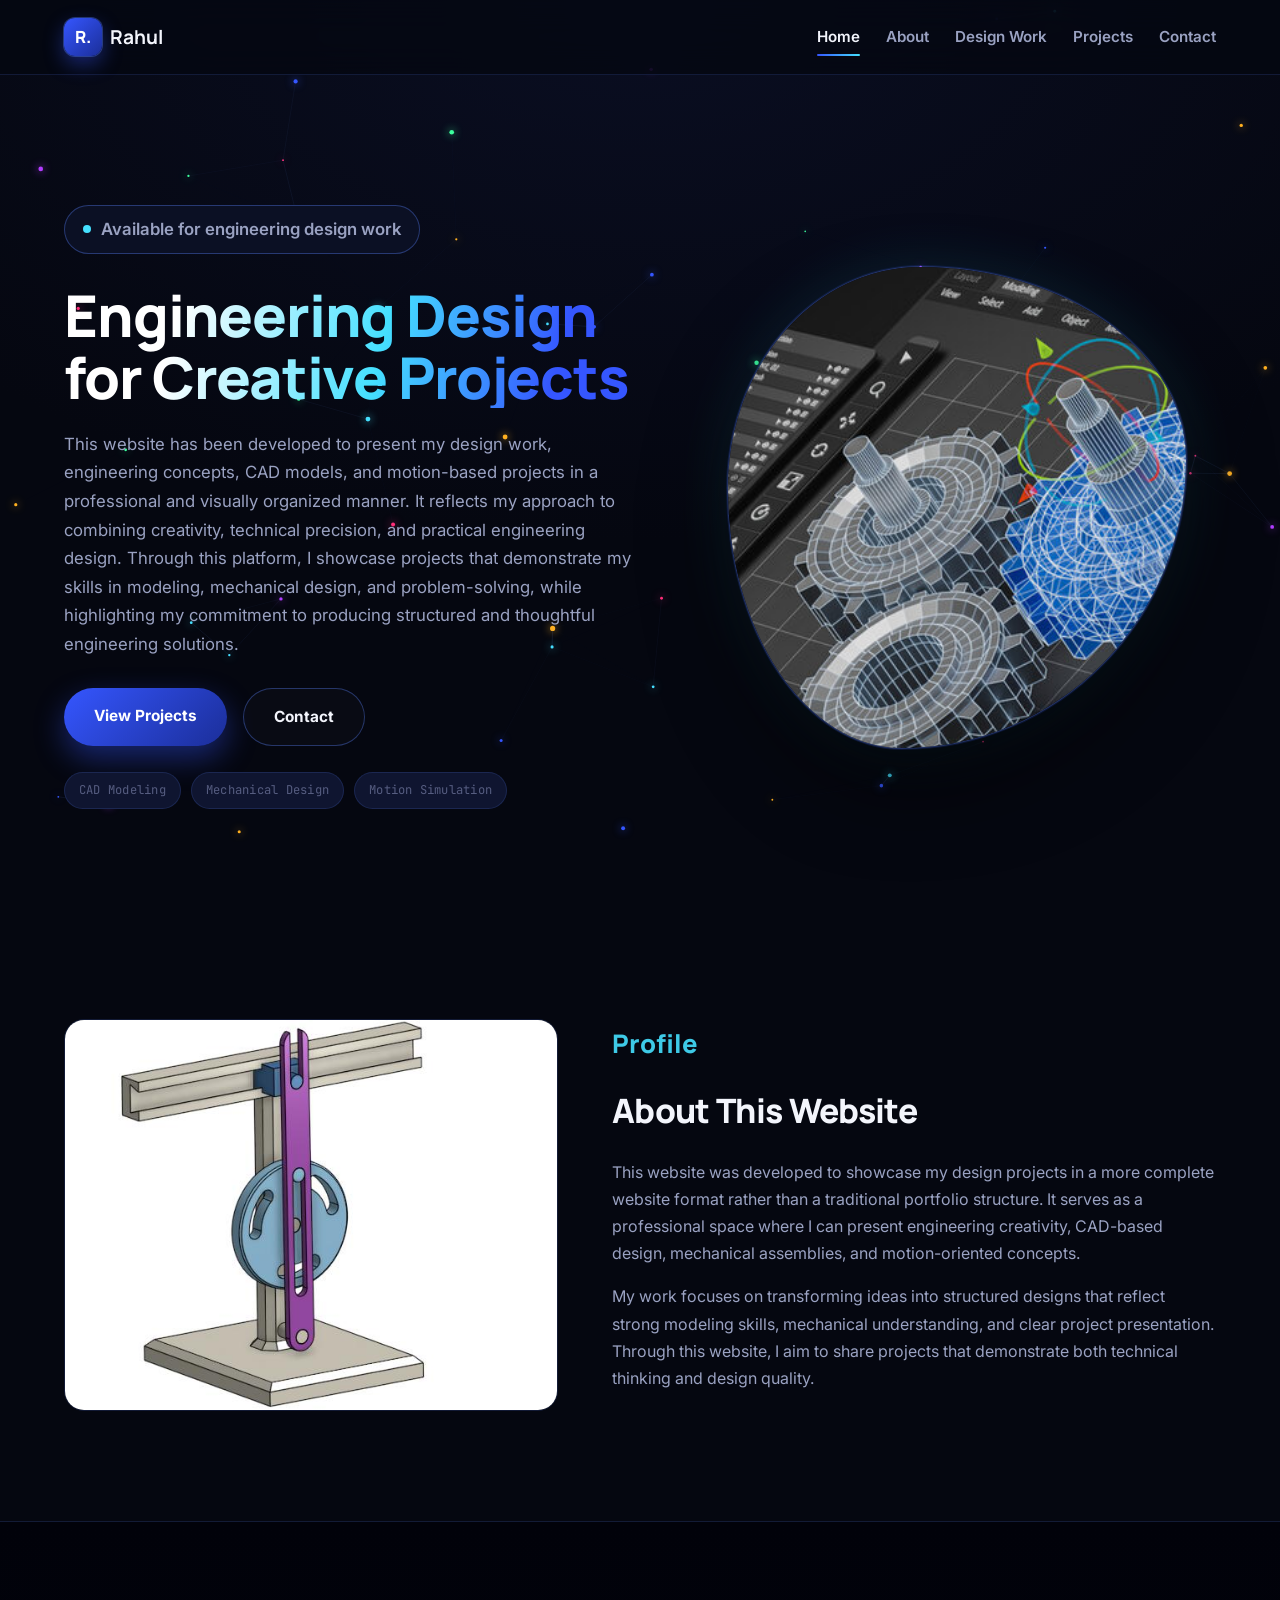
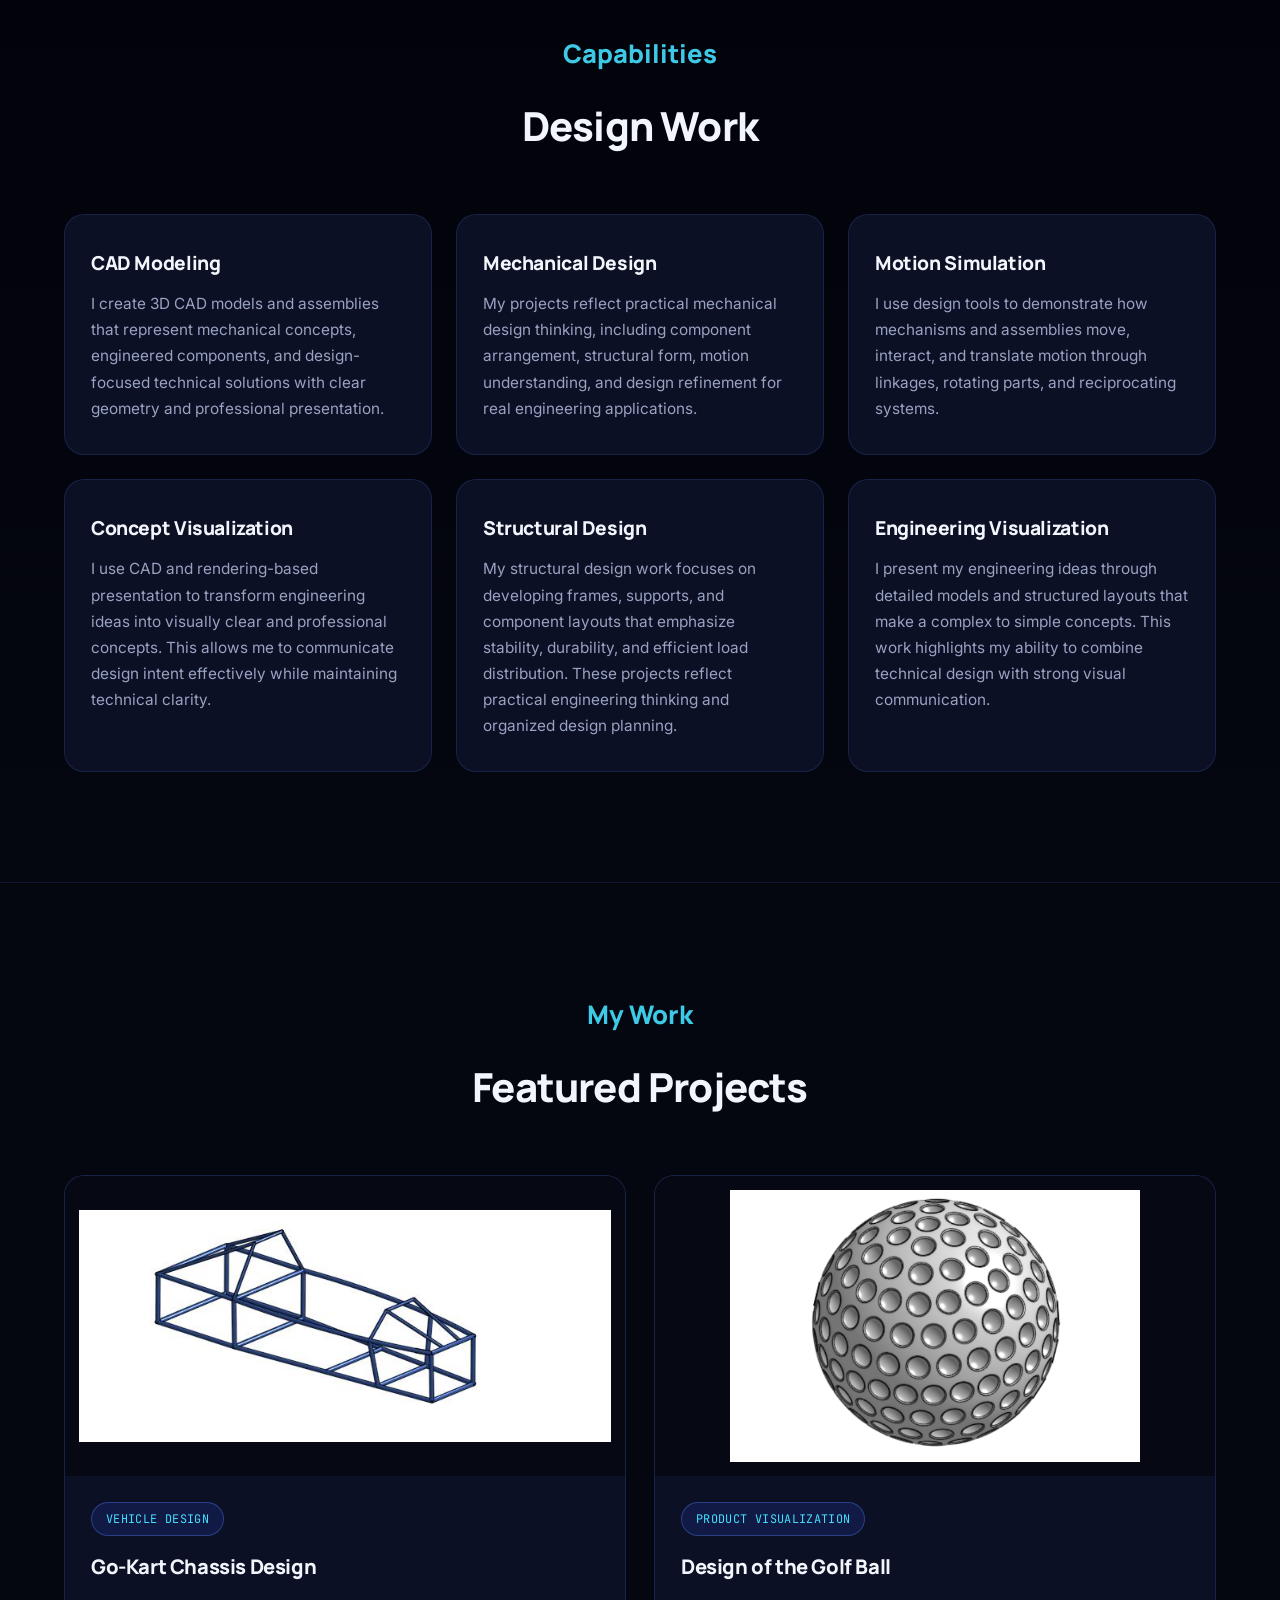
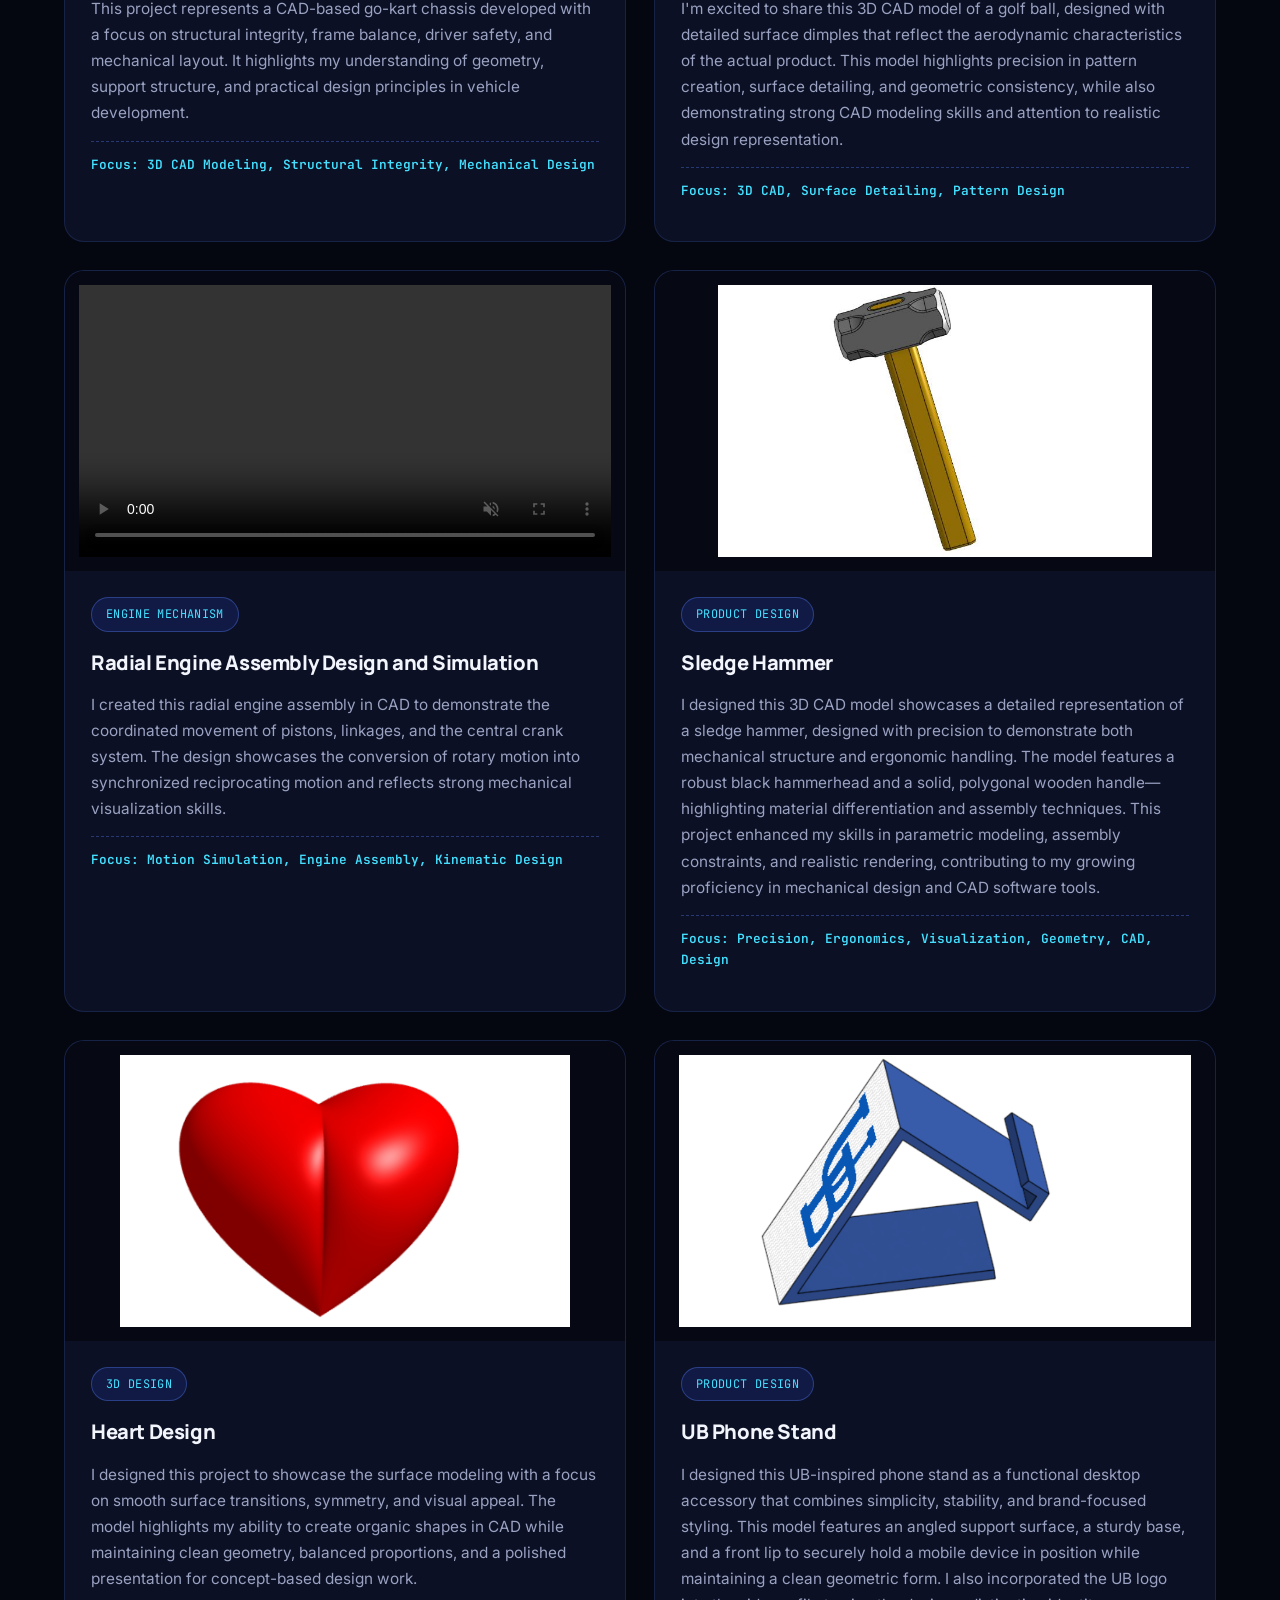
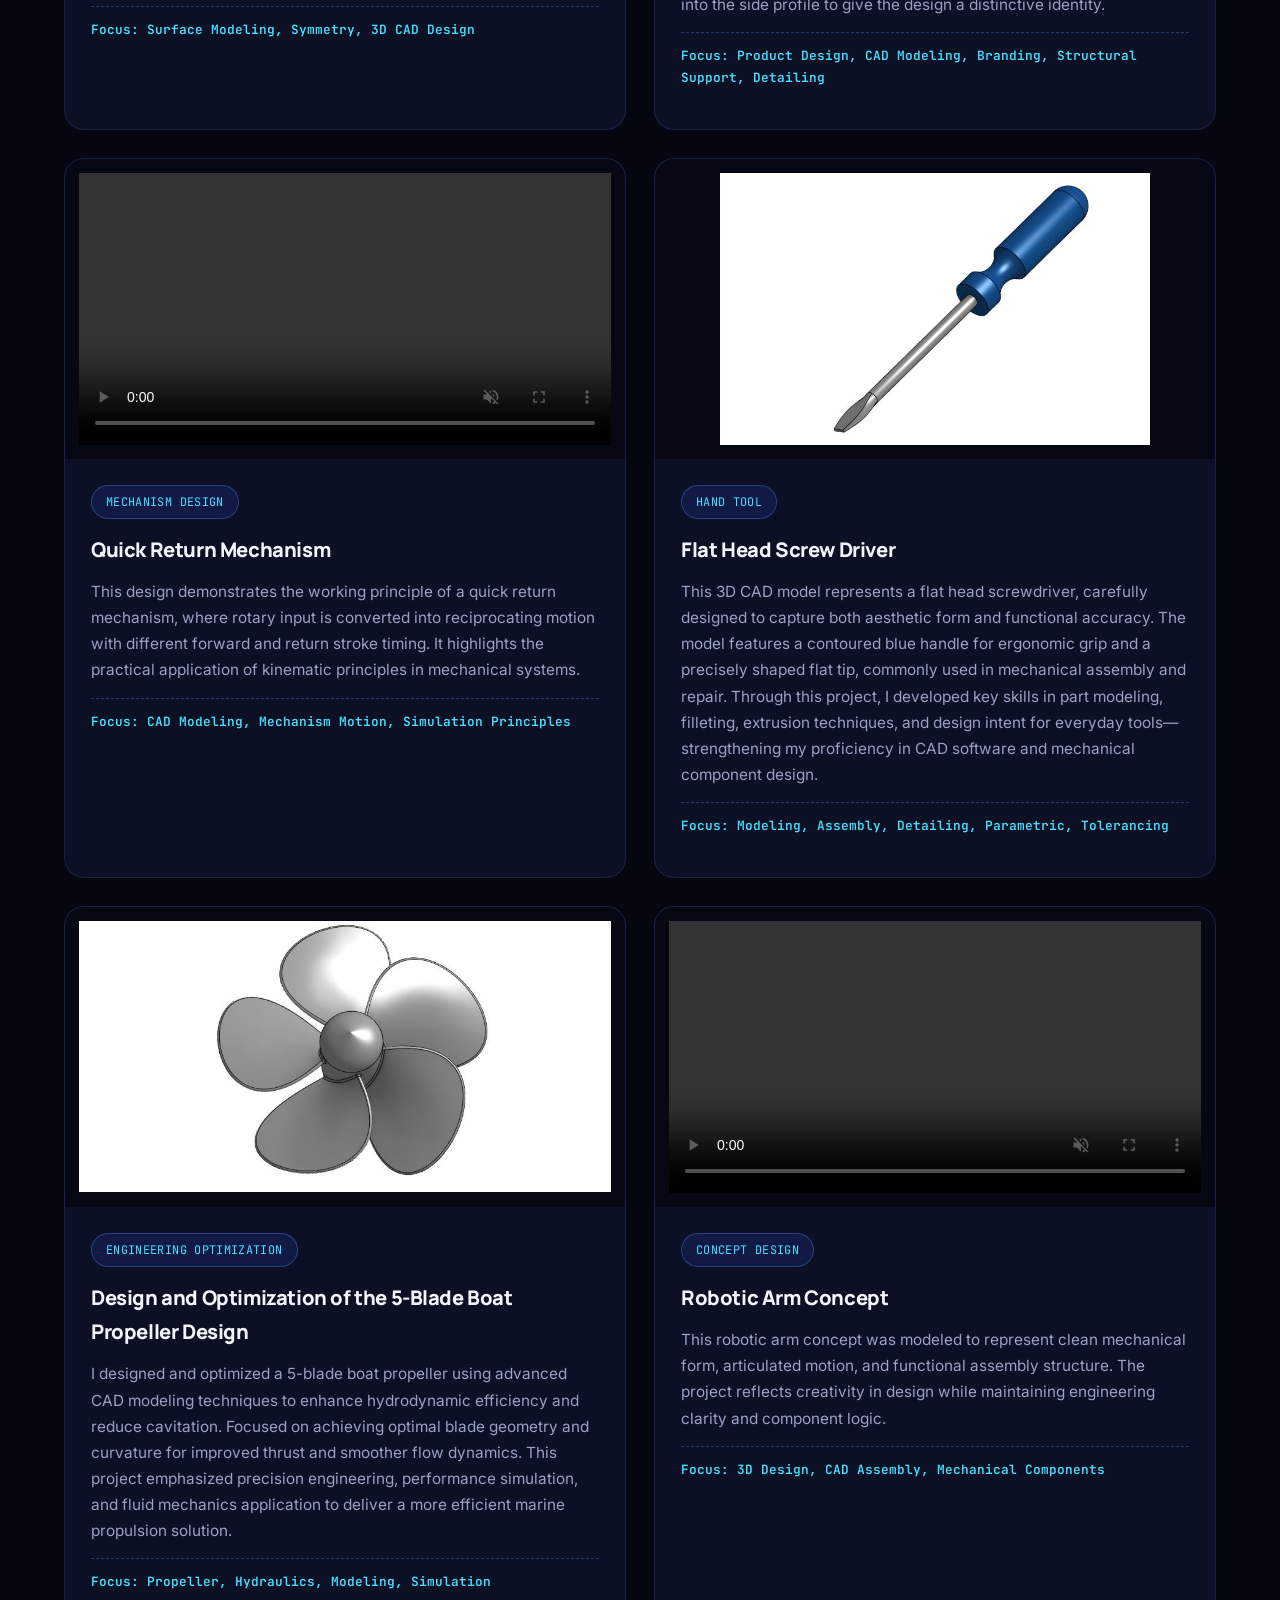
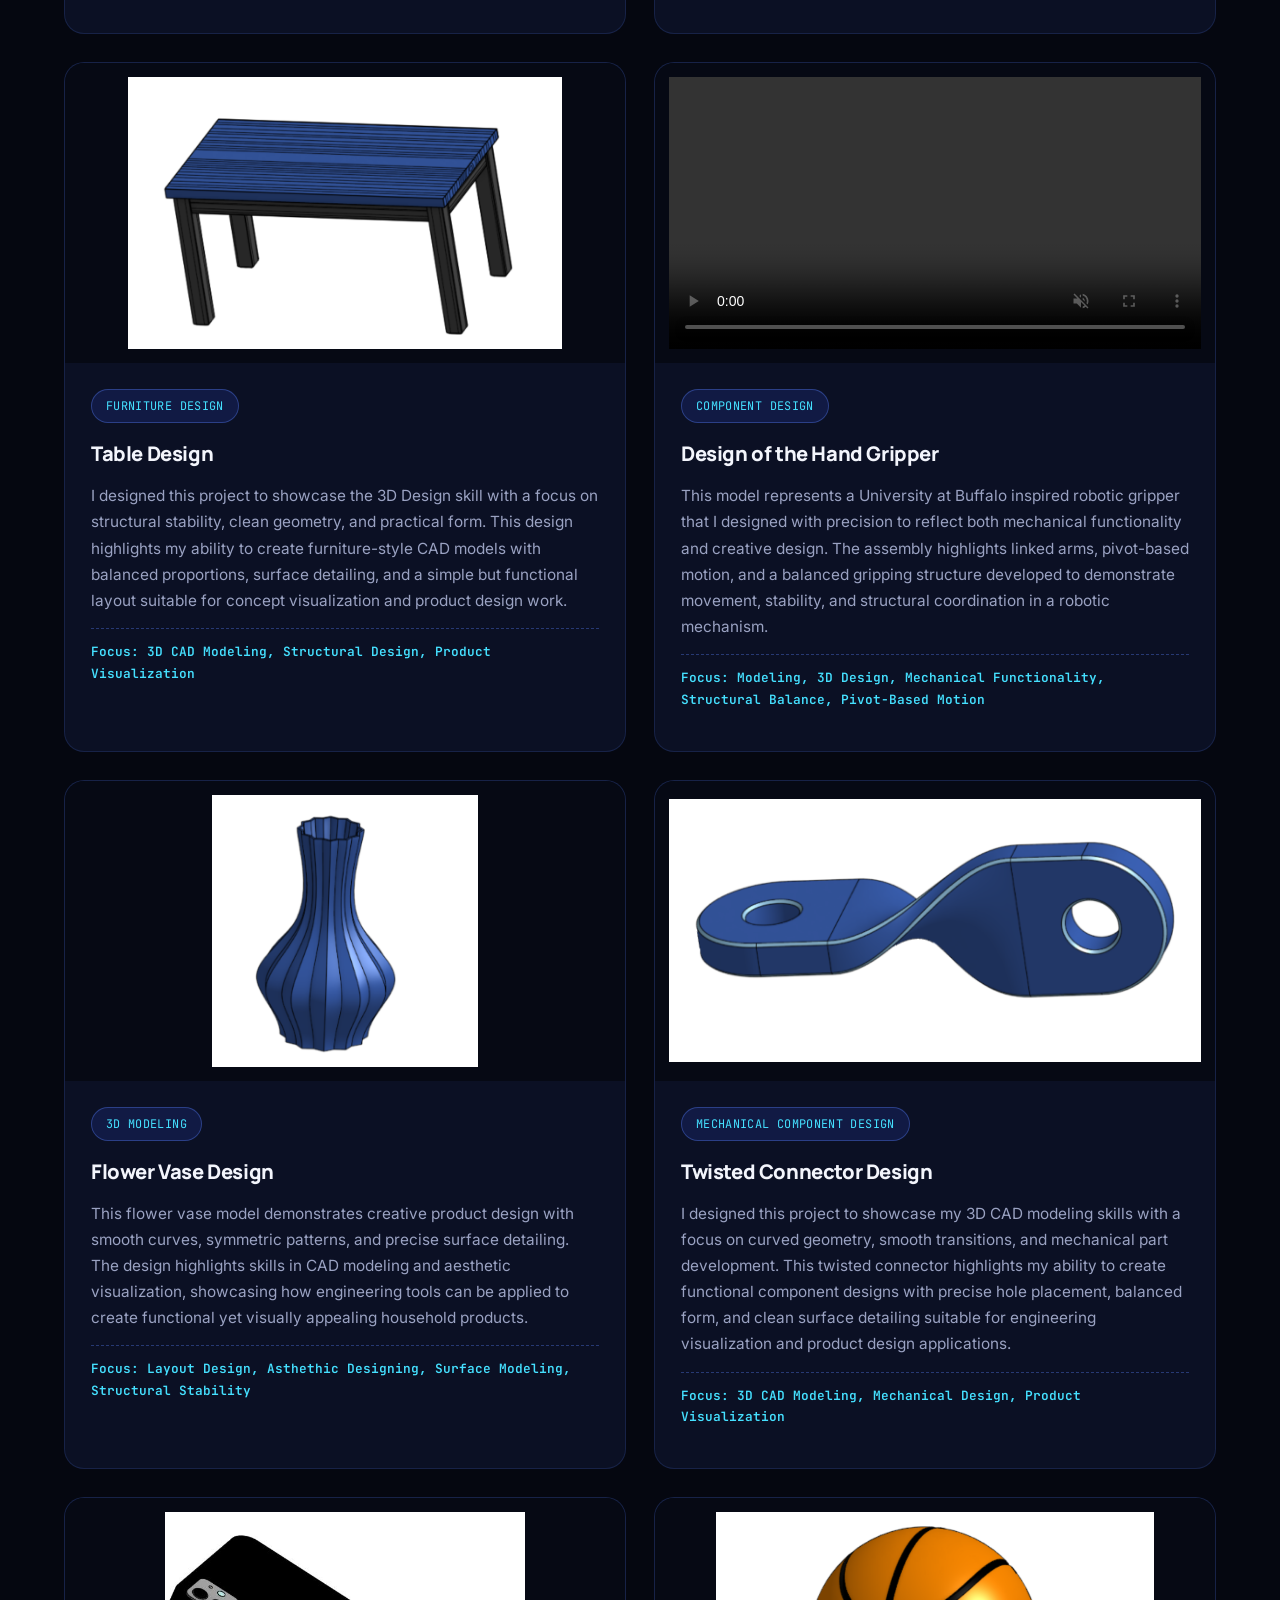
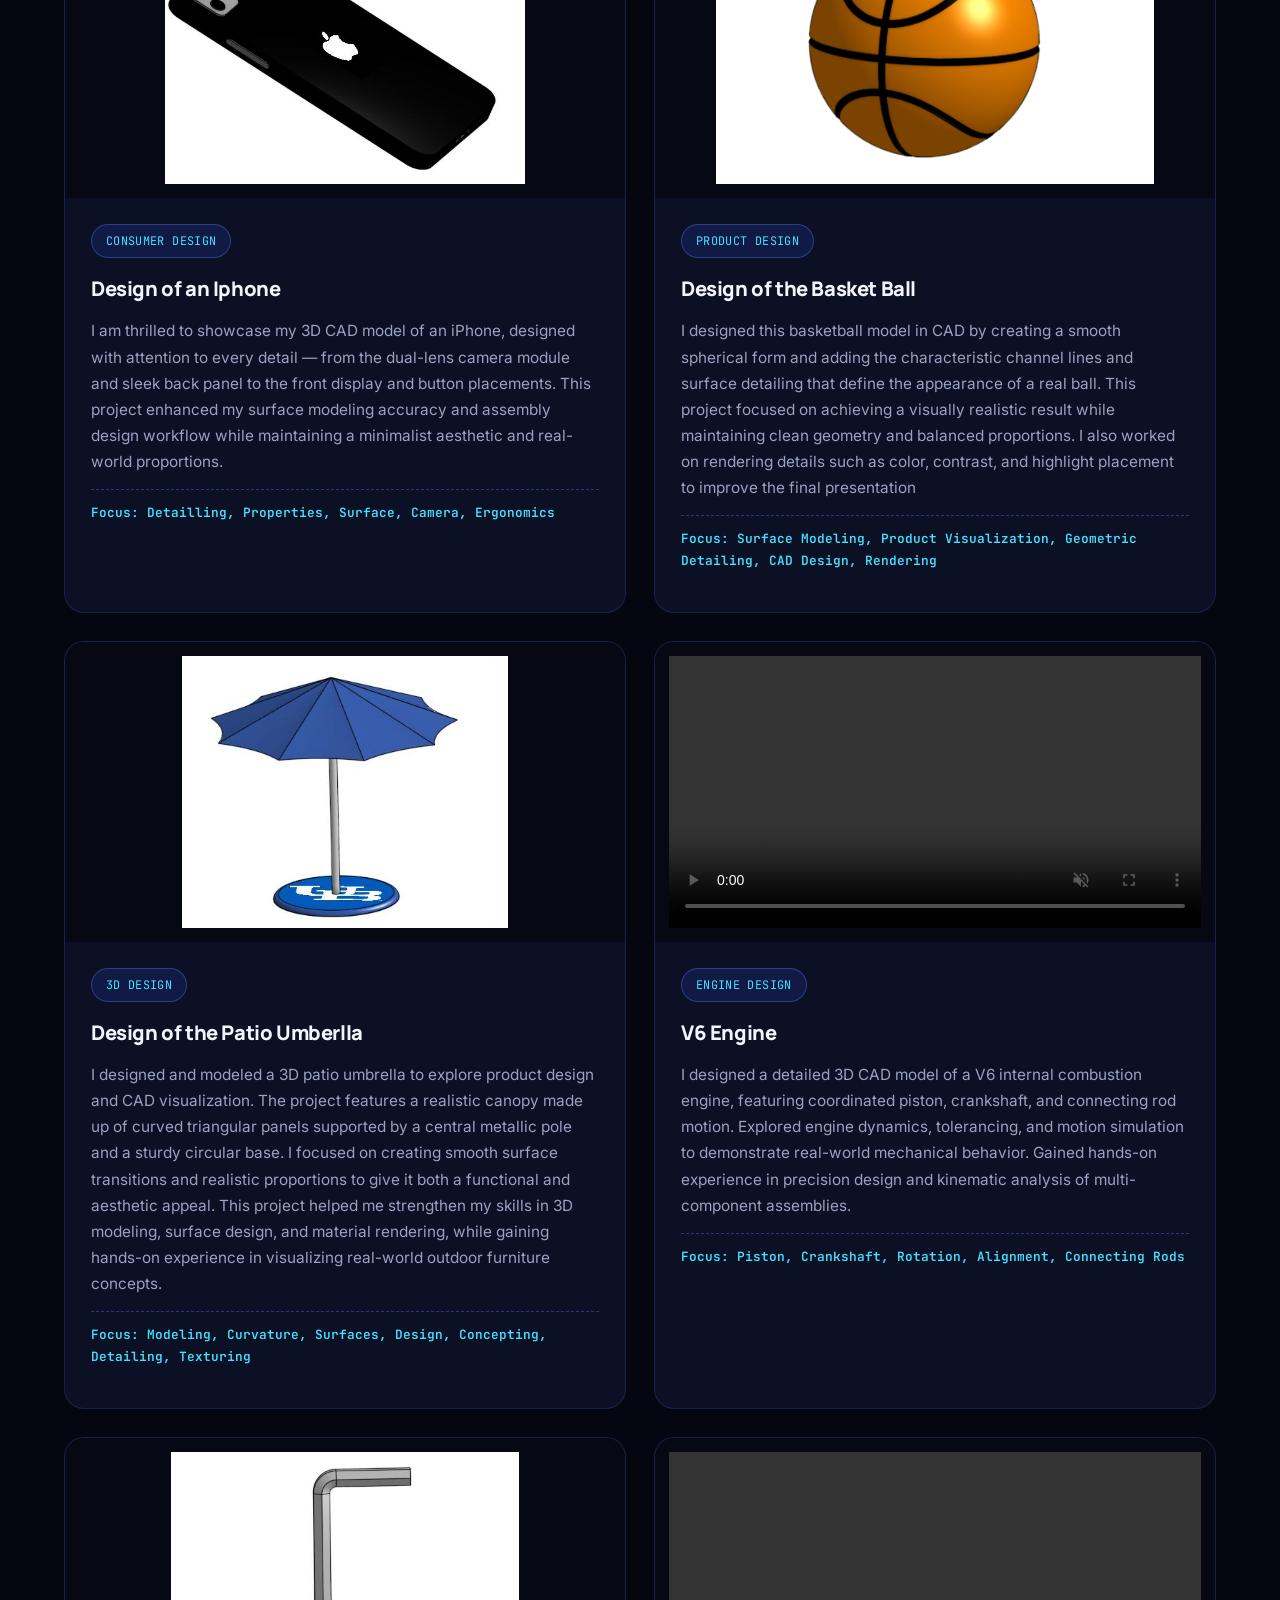
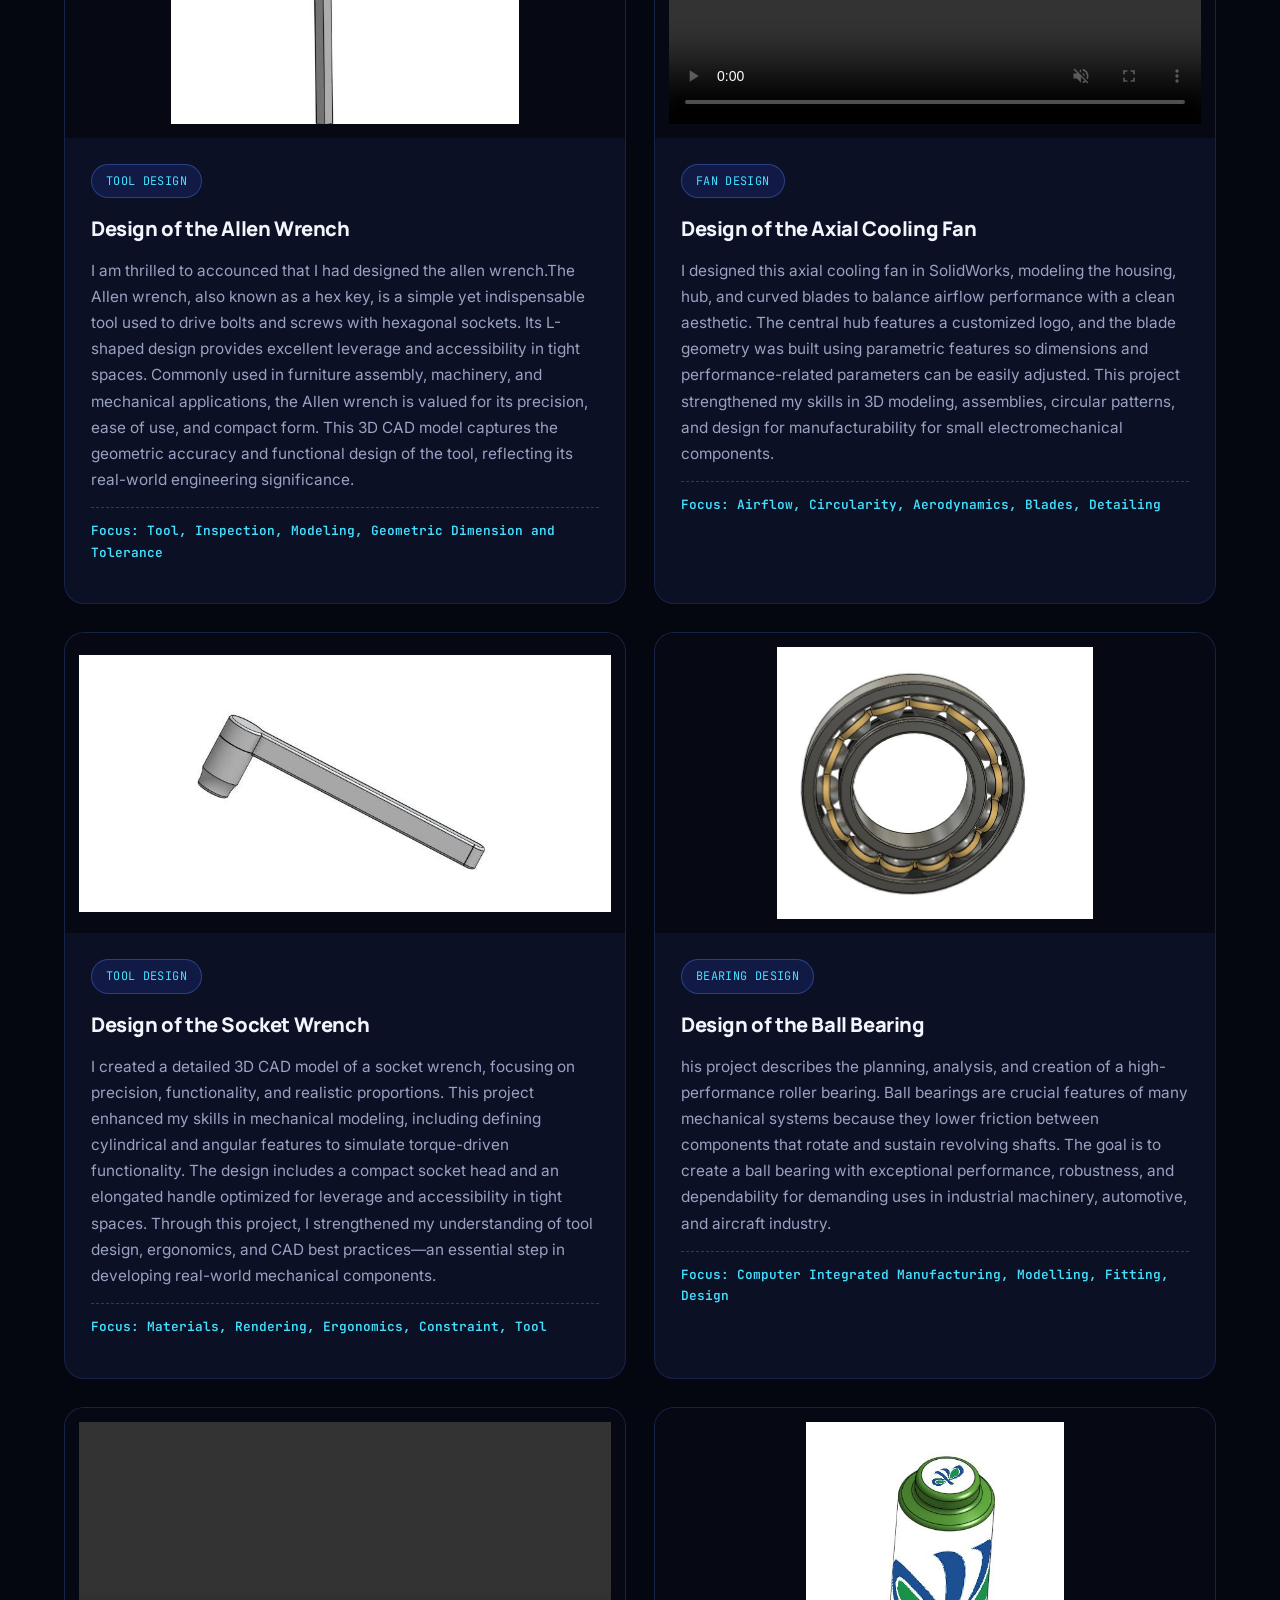
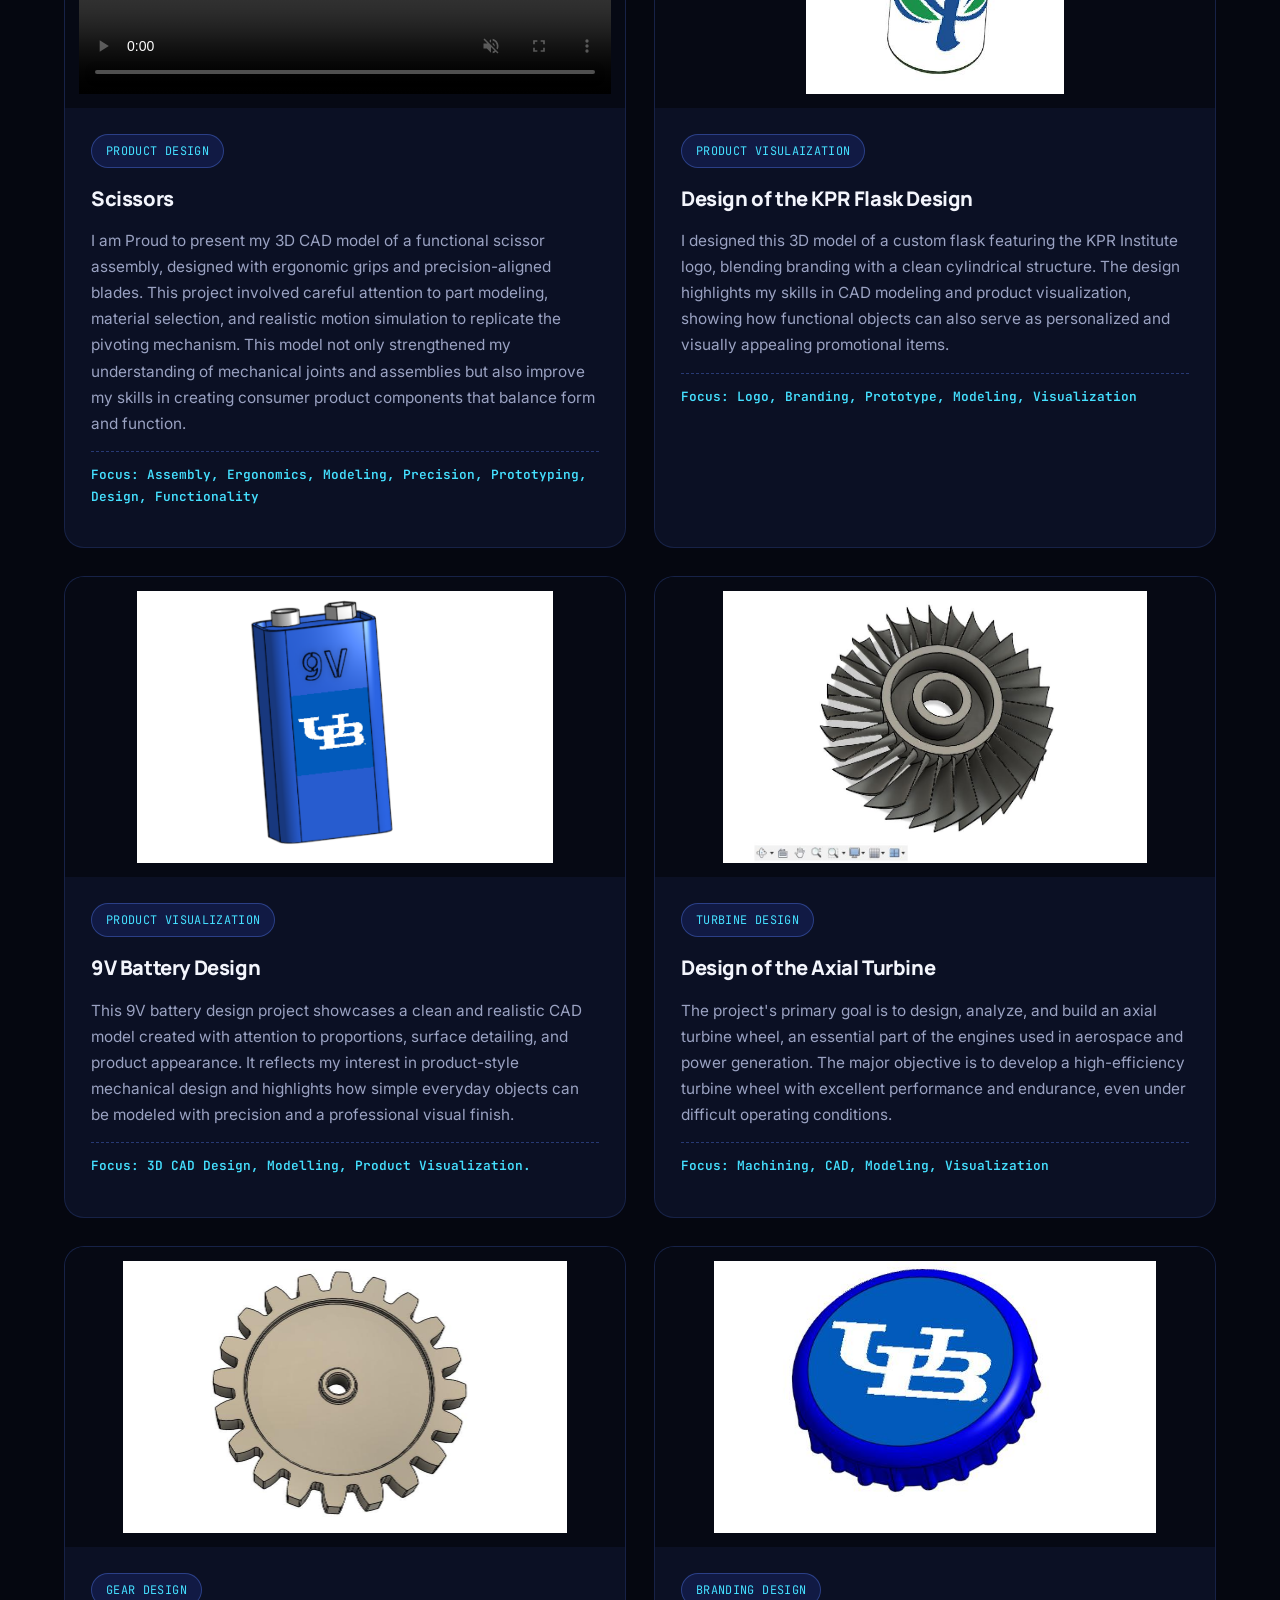
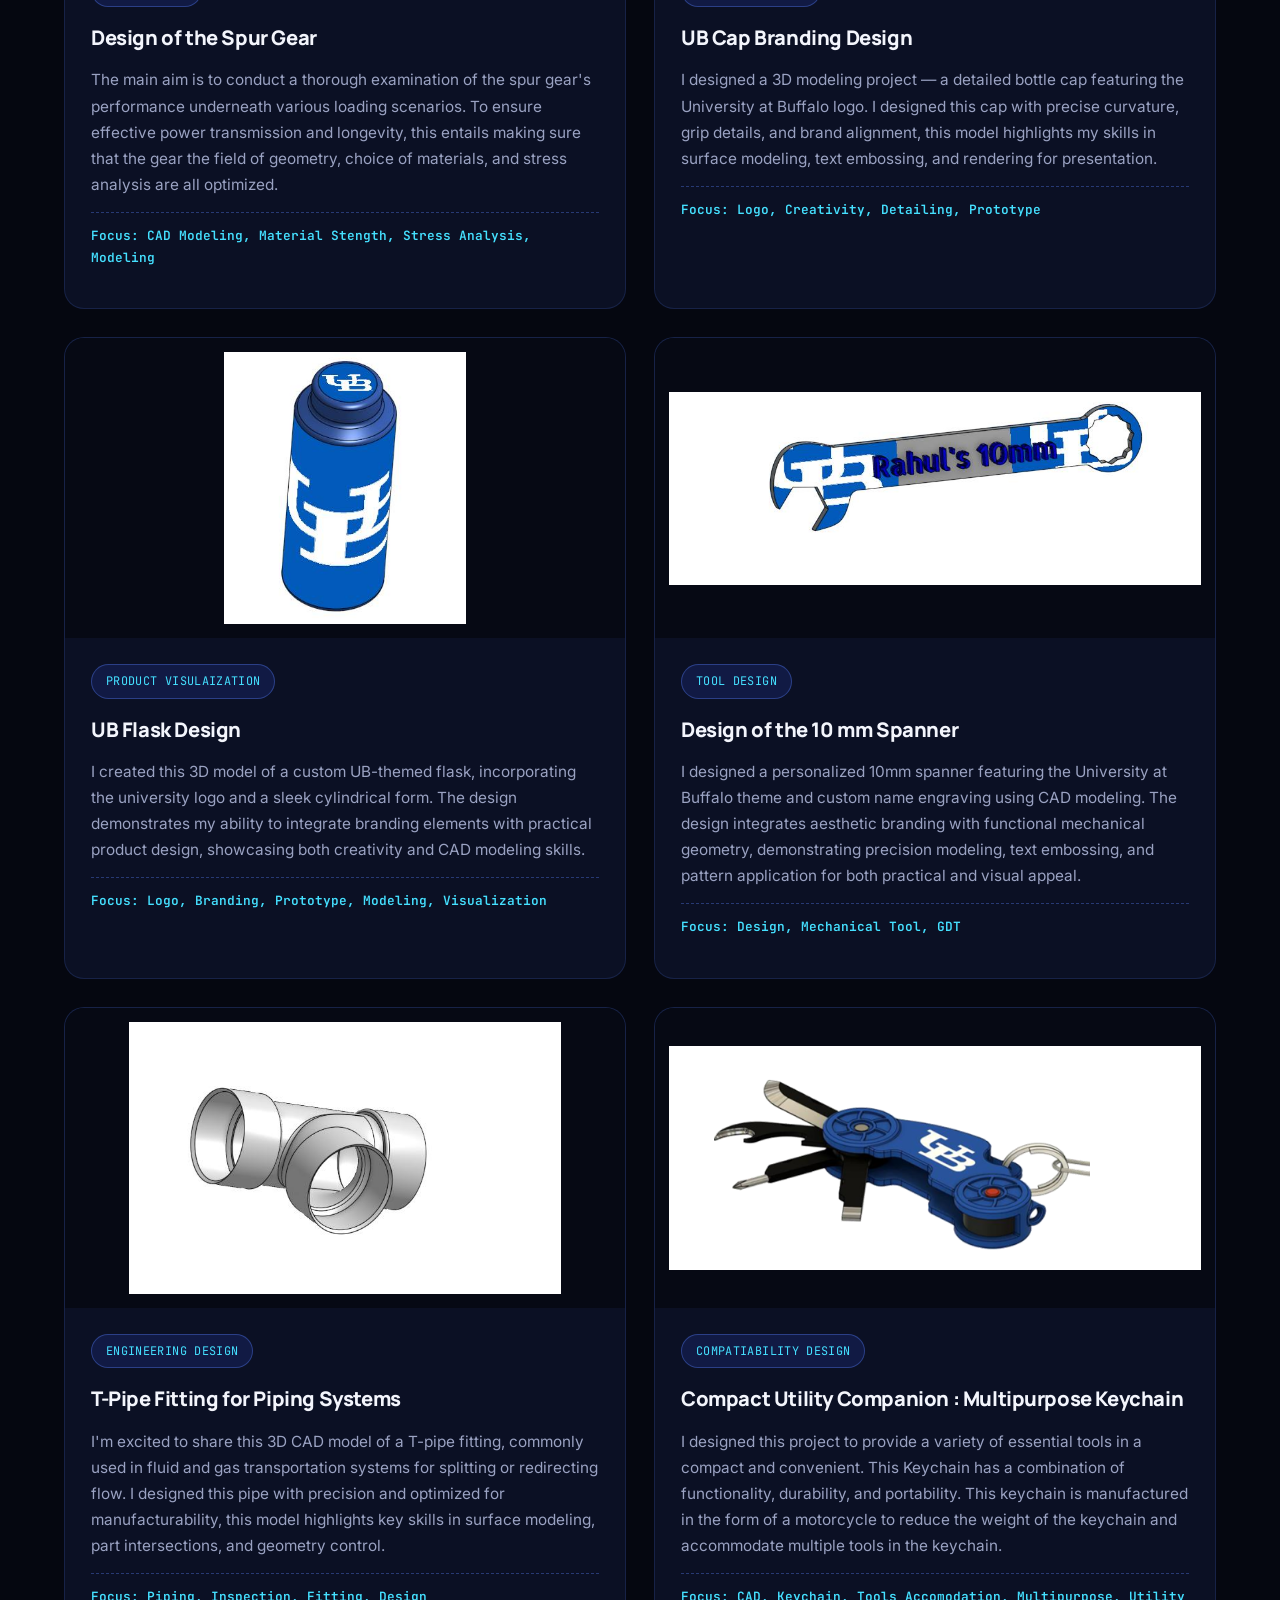
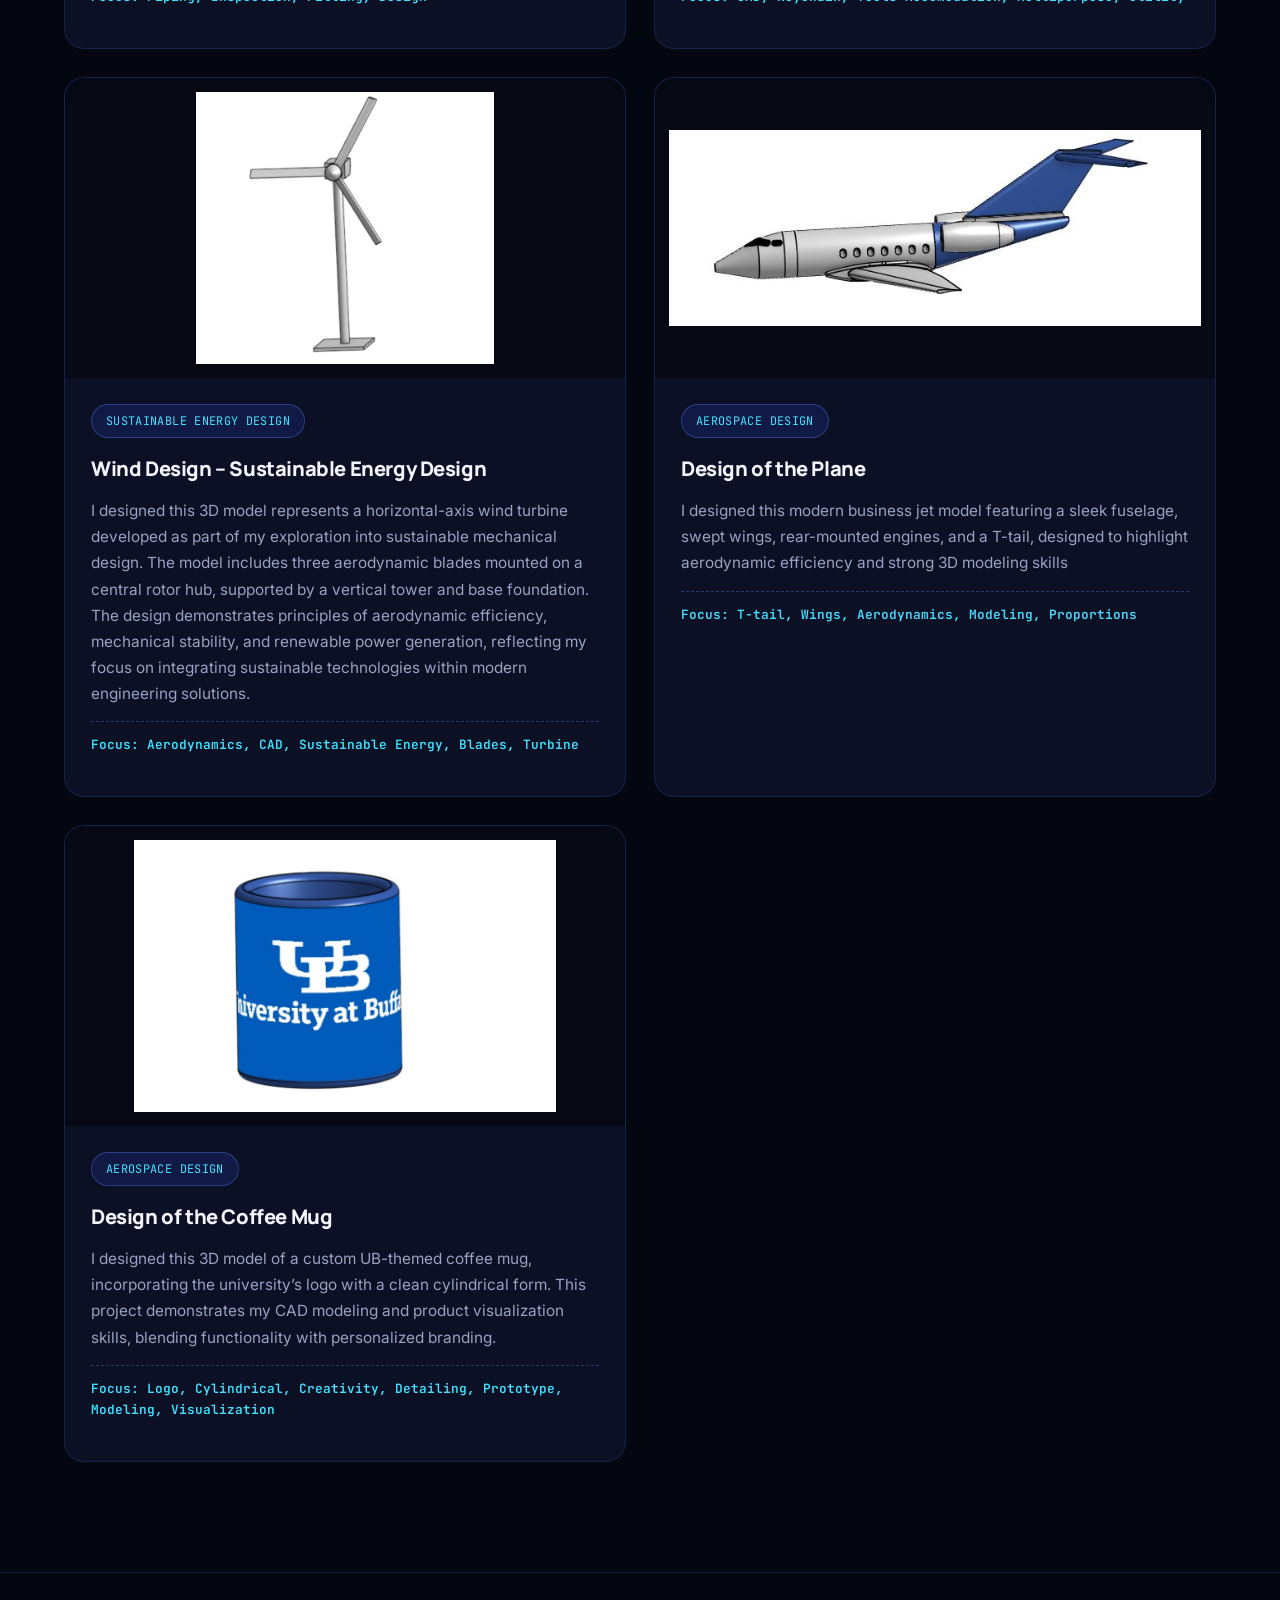
==== commit bc421971: "update index.html" ====
--- a/index (1).html
+++ b/index (1).html
@@ -52,7 +52,7 @@
 
 <div class="clip-frame"><img alt="Rahul design and engineering work" src="Quick Return Mechanism.jpeg"/></div></div>
 <div class="about-text reveal">
-<div class="section-marker reveal"><span class="marker-num">01</span><span class="marker-label">PROFILE</span></div><h2>About This Website</h2>
+<div class="section-marker reveal"><span class="marker-num">Profile</span></div><h2>About This Website</h2>
 <p>
           This website was developed to showcase my design projects in a more complete
           website format rather than a traditional portfolio structure. It serves as a
@@ -71,7 +71,7 @@
 <!-- Design Work -->
 <section class="section dark-section" id="Design-work">
 <div class="container">
-<div class="section-marker reveal"><span class="marker-num">02</span><span class="marker-label">CAPABILITIES</span></div><h2 class="section-title reveal">Design Work</h2>
+<div class="section-marker reveal"><span class="marker-num">Capabilities</span></div><h2 class="section-title reveal">Design Work</h2>
 <div class="design-grid">
 <div class="design-card reveal glow-card">
 <h3 class="glow-text">CAD Modeling</h3>
@@ -125,7 +125,7 @@
 <!-- Projects -->
 <section class="section projects-section" id="Projects">
 <div class="container">
-<div class="section-marker reveal"><span class="marker-num">03</span><span class="marker-label">SELECTED WORK</span></div><h2 class="section-title dark-title reveal">Featured Projects</h2>
+<div class="section-marker reveal"><span class="marker-num">My Work</span></div><h2 class="section-title dark-title reveal">Featured Projects</h2>
 <div class="projects-grid">
 <article class="project-card reveal glow-card"><div class="media-wrap"><img alt="Go kart chassis CAD design" class="project-media" src="Go Kart Chassis Design.jpeg"/></div>
 
@@ -650,12 +650,12 @@
 <div class="container">
 <div class="contact-footer-wrapper">
 <div class="contact-box reveal">
-<div class="section-marker"><span class="marker-num">04</span><span class="marker-label">GET IN TOUCH</span></div><h2>Contact</h2>
+<div class="section-marker"><span class="marker-num">Get In Touch</span></div><h2>Contact</h2>
 <p>
             Thank you for visiting my website. If you would like to discuss my design work,
             engineering projects, collaboration opportunities, or professional inquiries,
             please feel free to reach out.
-          </p><div class="contact-grid"><div class="contact-item glow-card"><span class="contact-icon">✉</span><div class="glow-content"><span class="contact-label">Email</span><span class="contact-value glow-text">kprrahul2018@gmail.com</span></div></div><div class="contact-item glow-card"><span class="contact-icon">☎</span><div class="glow-content"><span class="contact-label">Phone</span><span class="contact-value glow-text">+19085606464</span></div></div><div class="contact-item glow-card"><span class="contact-icon">◎</span><div class="glow-content"><span class="contact-label">Location</span><span class="contact-value glow-text">United States</span></div></div></div>
+          </p><div class="contact-grid"><div class="contact-item glow-card"><span class="contact-icon">✉</span><div class="glow-content"><span class="contact-label">Email</span><span class="contact-value glow-text">kprrahul2018@gmail.com</span></div></div><div class="contact-item glow-card"><span class="contact-icon">☎</span><div class="glow-content"><span class="contact-label">Phone</span><span class="contact-value glow-text">+919677621065</span></div></div><div class="contact-item glow-card"><span class="contact-icon">◎</span><div class="glow-content"><span class="contact-label">Location</span><span class="contact-value glow-text">India</span></div></div></div>
 
 
 
@@ -666,7 +666,7 @@
 <footer class="site-footer">
 <div class="container">
 <p class="footer-copy">© 2026 Rahul Design Website. All rights reserved.</p>
-<a aria-label="Back to top" class="back-to-top" href="#top">Back to top ↑</a></div>
+<a aria-label="Back to top" class="back-to-top" href="#Home">Back to top ↑</a></div>
 </footer>
 <script src="script.js"></script>
 </body>
